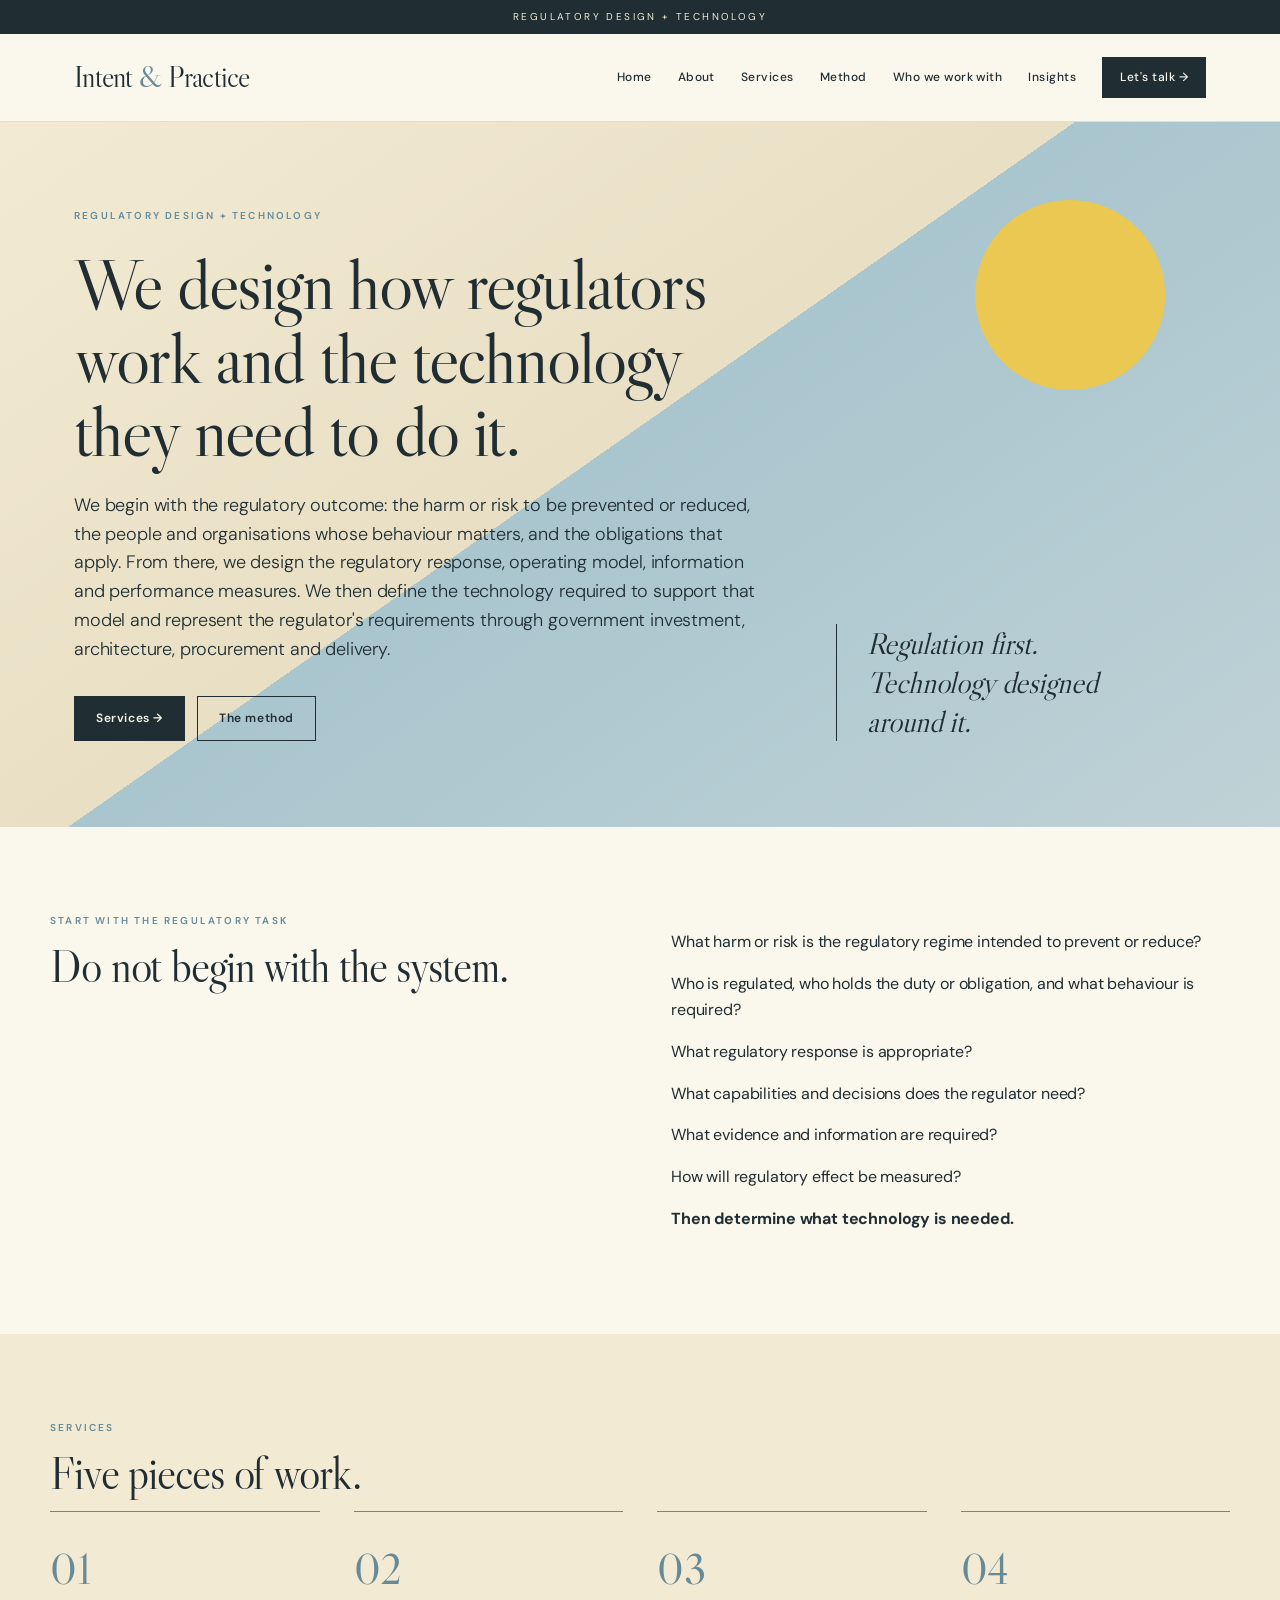
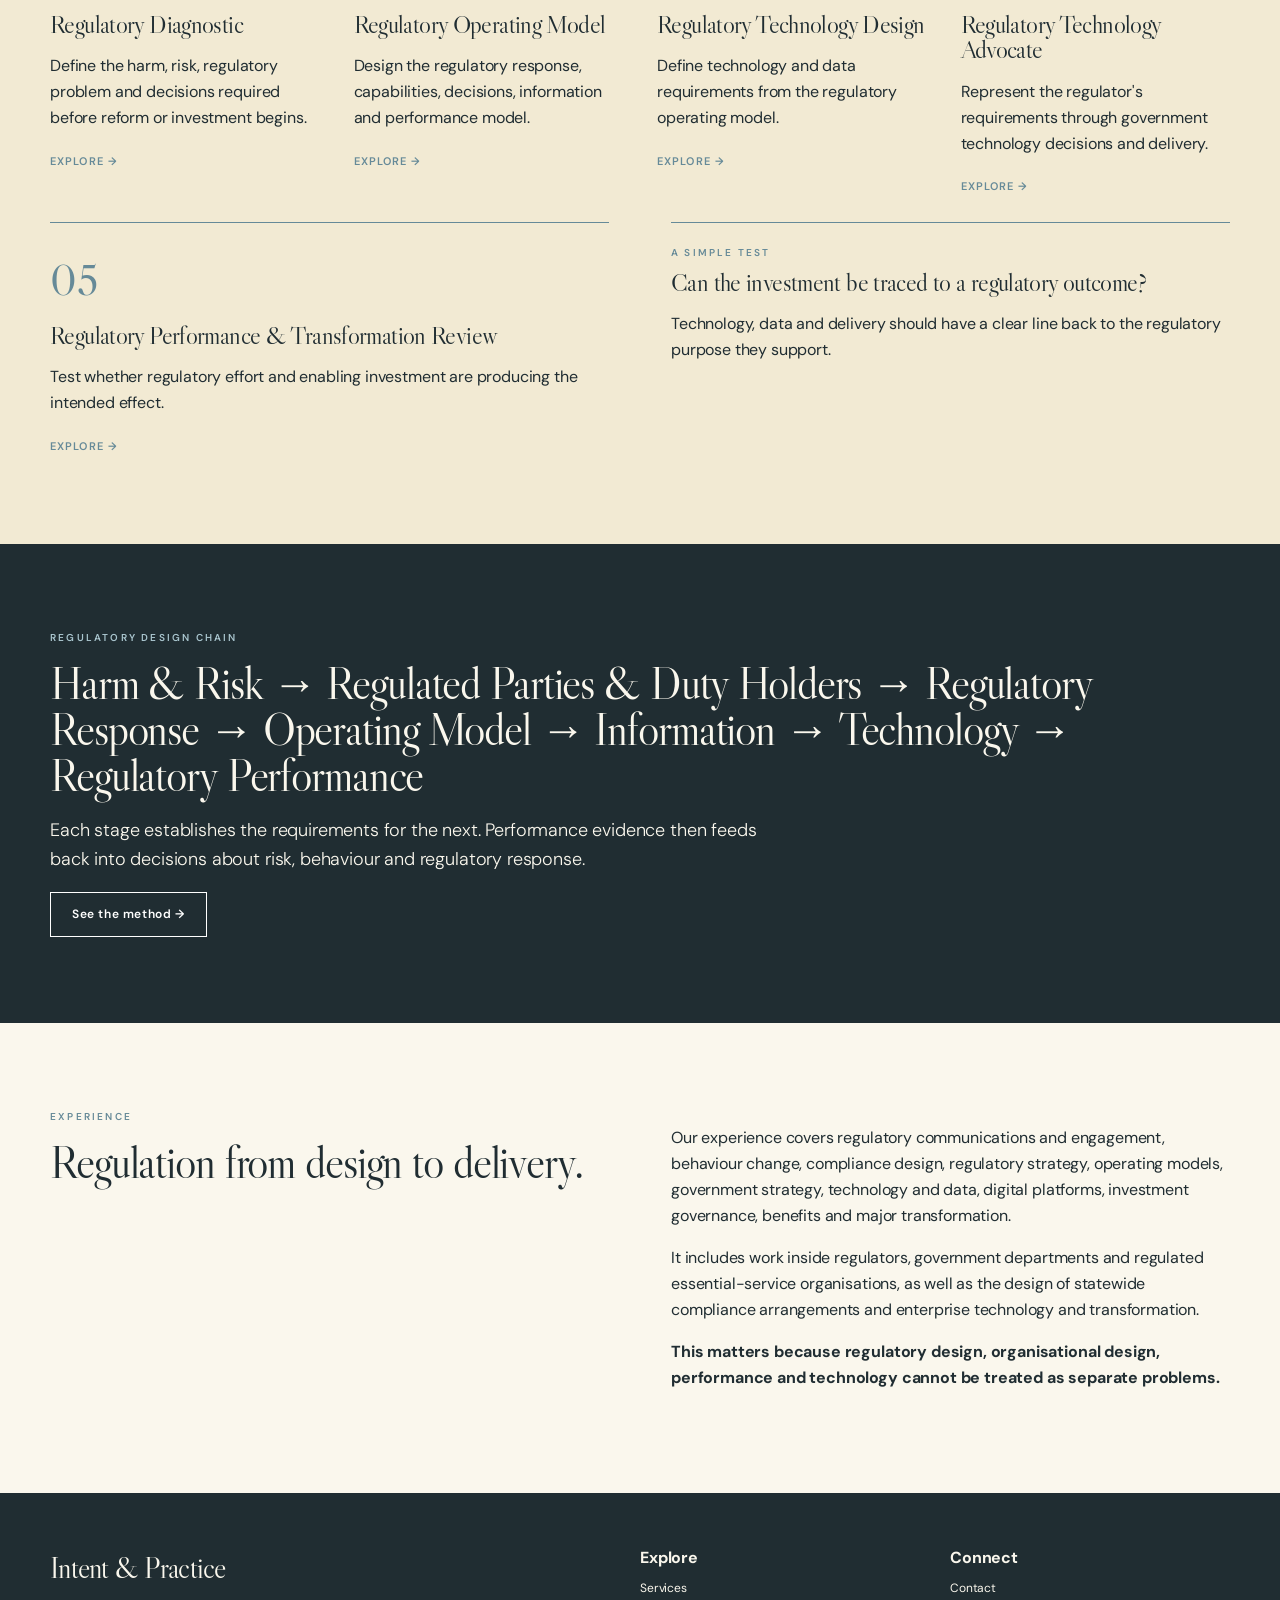
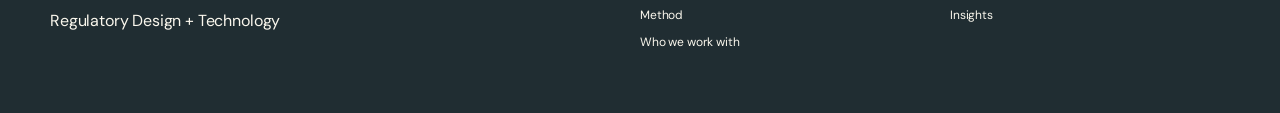
==== index.html @ af5b2ac9 "Rewrite site copy for regulatory design, performance and technology" ====
<!doctype html><html lang="en"><head><meta charset="utf-8"><meta name="viewport" content="width=device-width,initial-scale=1"><title>Intent & Practice | Regulatory Design + Technology</title><meta name="description" content="Regulatory design, operating models, performance and technology for government regulators."><link rel="stylesheet" href="styles.css"></head><body><div class="top">REGULATORY DESIGN + TECHNOLOGY</div><header class="nav"><div class="navin"><a class="brand" href="index.html">Intent <span>&</span> Practice</a><button class="mobile">Menu</button><nav><a href="index.html">Home</a><a href="about.html">About</a><a href="services.html">Services</a><a href="approach.html">Method</a><a href="sectors.html">Who we work with</a><a href="insights.html">Insights</a><a class="cta" href="contact.html">Let's talk →</a></nav></div></header><main><section class="hero"><div class="wrap"><div><div class="eyebrow">Regulatory Design + Technology</div><h1>We design how regulators work and the technology they need to do it.</h1><p class="lead">We begin with the regulatory outcome: the harm or risk to be prevented or reduced, the people and organisations whose behaviour matters, and the obligations that apply. From there, we design the regulatory response, operating model, information and performance measures. We then define the technology required to support that model and represent the regulator's requirements through government investment, architecture, procurement and delivery.</p><div class="buttons"><a class="button primary" href="services.html">Services →</a><a class="button" href="approach.html">The method</a></div></div><div class="hero-note">Regulation first.<br>Technology designed<br>around it.</div></div></section><section class="section"><div class="inner grid2"><div><div class="eyebrow">Start with the regulatory task</div><h2>Do not begin with the system.</h2></div><div><p>What harm or risk is the regulatory regime intended to prevent or reduce?</p><p>Who is regulated, who holds the duty or obligation, and what behaviour is required?</p><p>What regulatory response is appropriate?</p><p>What capabilities and decisions does the regulator need?</p><p>What evidence and information are required?</p><p>How will regulatory effect be measured?</p><p><b>Then determine what technology is needed.</b></p></div></div></section><section class="section alt"><div class="inner"><div class="eyebrow">Services</div><h2>Five pieces of work.</h2><div class="grid4"><article class="card"><div class="num">01</div><h3>Regulatory Diagnostic</h3><p>Define the harm, risk, regulatory problem and decisions required before reform or investment begins.</p><a href="services.html#diagnostic">Explore →</a></article><article class="card"><div class="num">02</div><h3>Regulatory Operating Model</h3><p>Design the regulatory response, capabilities, decisions, information and performance model.</p><a href="services.html#operating-model">Explore →</a></article><article class="card"><div class="num">03</div><h3>Regulatory Technology Design</h3><p>Define technology and data requirements from the regulatory operating model.</p><a href="services.html#technology-design">Explore →</a></article><article class="card"><div class="num">04</div><h3>Regulatory Technology Advocate</h3><p>Represent the regulator's requirements through government technology decisions and delivery.</p><a href="services.html#advocate">Explore →</a></article></div><div class="grid2" style="margin-top:24px"><article class="card"><div class="num">05</div><h3>Regulatory Performance & Transformation Review</h3><p>Test whether regulatory effort and enabling investment are producing the intended effect.</p><a href="services.html#review">Explore →</a></article><article class="card"><div class="eyebrow">A simple test</div><h3>Can the investment be traced to a regulatory outcome?</h3><p>Technology, data and delivery should have a clear line back to the regulatory purpose they support.</p></article></div></div></section><section class="section dark"><div class="inner"><div class="eyebrow" style="color:#a9c5ce">Regulatory Design Chain</div><h2>Harm & Risk → Regulated Parties & Duty Holders → Regulatory Response → Operating Model → Information → Technology → Regulatory Performance</h2><p class="lead">Each stage establishes the requirements for the next. Performance evidence then feeds back into decisions about risk, behaviour and regulatory response.</p><a class="button" style="color:white;border-color:white" href="approach.html">See the method →</a></div></section><section class="section"><div class="inner grid2"><div><div class="eyebrow">Experience</div><h2>Regulation from design to delivery.</h2></div><div><p>Our experience covers regulatory communications and engagement, behaviour change, compliance design, regulatory strategy, operating models, government strategy, technology and data, digital platforms, investment governance, benefits and major transformation.</p><p>It includes work inside regulators, government departments and regulated essential-service organisations, as well as the design of statewide compliance arrangements and enterprise technology and transformation.</p><p><b>This matters because regulatory design, organisational design, performance and technology cannot be treated as separate problems.</b></p></div></div></section></main><footer class="footer"><div class="footerin"><div><div class="brand">Intent & Practice</div><p>Regulatory Design + Technology</p></div><div><b>Explore</b><a href="services.html">Services</a><a href="approach.html">Method</a><a href="sectors.html">Who we work with</a></div><div><b>Connect</b><a href="contact.html">Contact</a><a href="insights.html">Insights</a></div></div></footer><script src="script.js"></script></body></html>
---- styles.css ----
@import url('https://fonts.googleapis.com/css2?family=DM+Sans:wght@300;400;500;600&family=Libre+Caslon+Display&display=swap');
:root{--ink:#202d32;--blue:#a9c5ce;--blue-deep:#668a98;--sun:#efc84a;--sand:#d7c89c;--cream:#f2ead3;--paper:#faf7ed;--white:#fffdf8;--line:#cfc8b4;--muted:#697377;--max:1180px}
*{box-sizing:border-box}html{scroll-behavior:smooth}body{margin:0;color:var(--ink);background:var(--paper);font-family:'DM Sans',Arial,sans-serif;font-weight:400;line-height:1.62;letter-spacing:-.01em}a{color:inherit}.top{background:var(--ink);color:var(--cream);text-align:center;padding:9px;font-size:10px;letter-spacing:.24em;text-transform:uppercase}.nav{position:sticky;top:0;z-index:20;background:rgba(250,247,237,.96);backdrop-filter:blur(12px);border-bottom:1px solid rgba(32,45,50,.12)}.navin{max-width:var(--max);margin:auto;padding:20px 24px;display:flex;align-items:center;gap:30px}.brand{font-family:'Libre Caslon Display',Georgia,serif;font-size:29px;text-decoration:none;margin-right:auto;letter-spacing:-.025em}.brand span{color:var(--blue-deep)}nav{display:flex;align-items:center;gap:26px}nav a{text-decoration:none;font-size:12px;font-weight:500;letter-spacing:.04em}nav a:hover{color:var(--blue-deep)}.cta{background:var(--ink);color:var(--paper)!important;padding:11px 18px;border-radius:0}.hero{background:linear-gradient(145deg,var(--cream) 0%,#e8dfc4 47%,var(--blue) 47%,#bfd2d6 100%);min-height:590px;display:flex;align-items:center;position:relative;overflow:hidden}.hero:after{content:'';position:absolute;width:190px;height:190px;border-radius:50%;background:var(--sun);right:9%;top:11%;opacity:.94}.wrap{max-width:var(--max);margin:auto;padding:86px 24px}.hero .wrap{position:relative;z-index:2;width:100%;display:grid;grid-template-columns:1.3fr .7fr;gap:76px}.eyebrow{text-transform:uppercase;letter-spacing:.22em;font-size:10px;font-weight:600;color:var(--blue-deep)}h1,h2,h3{font-family:'Libre Caslon Display',Georgia,serif;font-weight:400;line-height:1.02;margin:.32em 0;letter-spacing:-.025em}h1{font-size:72px;max-width:800px}h2{font-size:45px}h3{font-size:25px}.lead{font-size:18px;font-weight:300;max-width:720px;line-height:1.6}.buttons{display:flex;gap:12px;margin-top:32px}.button{display:inline-block;text-decoration:none;border:1px solid var(--ink);padding:12px 21px;border-radius:0;font-size:12px;font-weight:600;letter-spacing:.05em}.button.primary{background:var(--ink);color:var(--paper)}.hero-note{align-self:end;border-left:1px solid var(--ink);padding-left:30px;font-family:'Libre Caslon Display',Georgia,serif;font-size:30px;font-style:italic;line-height:1.3}.section{padding:86px 24px}.section.alt{background:var(--cream)}.section.dark{background:var(--ink);color:var(--paper)}.inner{max-width:var(--max);margin:auto}.grid4{display:grid;grid-template-columns:repeat(4,1fr);gap:34px}.grid3{display:grid;grid-template-columns:repeat(3,1fr);gap:34px}.grid2{display:grid;grid-template-columns:repeat(2,1fr);gap:62px}.card{border-top:1px solid var(--blue-deep);padding-top:22px}.card a{font-size:11px;font-weight:600;letter-spacing:.1em;text-transform:uppercase;text-decoration:none;color:var(--blue-deep)}.num{font-family:'Libre Caslon Display',Georgia,serif;font-size:43px;color:var(--blue-deep)}.method{display:grid;grid-template-columns:repeat(4,1fr);gap:10px;margin-top:36px}.step{padding:24px;border:1px solid var(--line);background:var(--white)}.dark .step{background:transparent;border-color:#647176}.pagehead{background:linear-gradient(110deg,var(--cream),#e6dcc0 70%,var(--blue));padding:84px 24px;position:relative;overflow:hidden}.pagehead:after{content:'';position:absolute;width:110px;height:110px;border-radius:50%;background:var(--sun);right:8%;top:22%}.pagehead .inner{max-width:900px;margin:auto;position:relative;z-index:2}.pagehead h1{font-size:57px}.prose{max-width:850px}.price{font-family:'Libre Caslon Display',Georgia,serif;font-size:27px;color:var(--blue-deep)}.tag{display:inline-block;background:#e0e8e5;padding:5px 9px;margin:3px;font-size:11px}.footer{background:var(--ink);color:var(--paper);padding:52px 24px}.footerin{max-width:var(--max);margin:auto;display:grid;grid-template-columns:2fr 1fr 1fr;gap:30px}.footer a{color:var(--paper);text-decoration:none;display:block;margin:8px 0;font-size:12px}.small{font-size:12px;color:var(--muted)}.dark .small{color:#ccd1cf}.mobile{display:none;background:none;border:1px solid var(--ink);padding:8px 12px;font-family:inherit}
@media(max-width:850px){.navin{flex-wrap:wrap}.mobile{display:block;margin-left:auto}.navin nav{width:100%;display:none}.navin nav.open{display:flex;flex-direction:column;align-items:flex-start;gap:14px}.hero .wrap,.grid4,.grid3,.grid2,.method,.footerin{grid-template-columns:1fr}.hero{min-height:auto}.hero:after{width:110px;height:110px;right:-25px}.hero-note{display:none}h1{font-size:48px}h2{font-size:36px}.pagehead h1{font-size:44px}.pagehead:after{opacity:.5}.section,.wrap{padding-top:55px;padding-bottom:55px}}
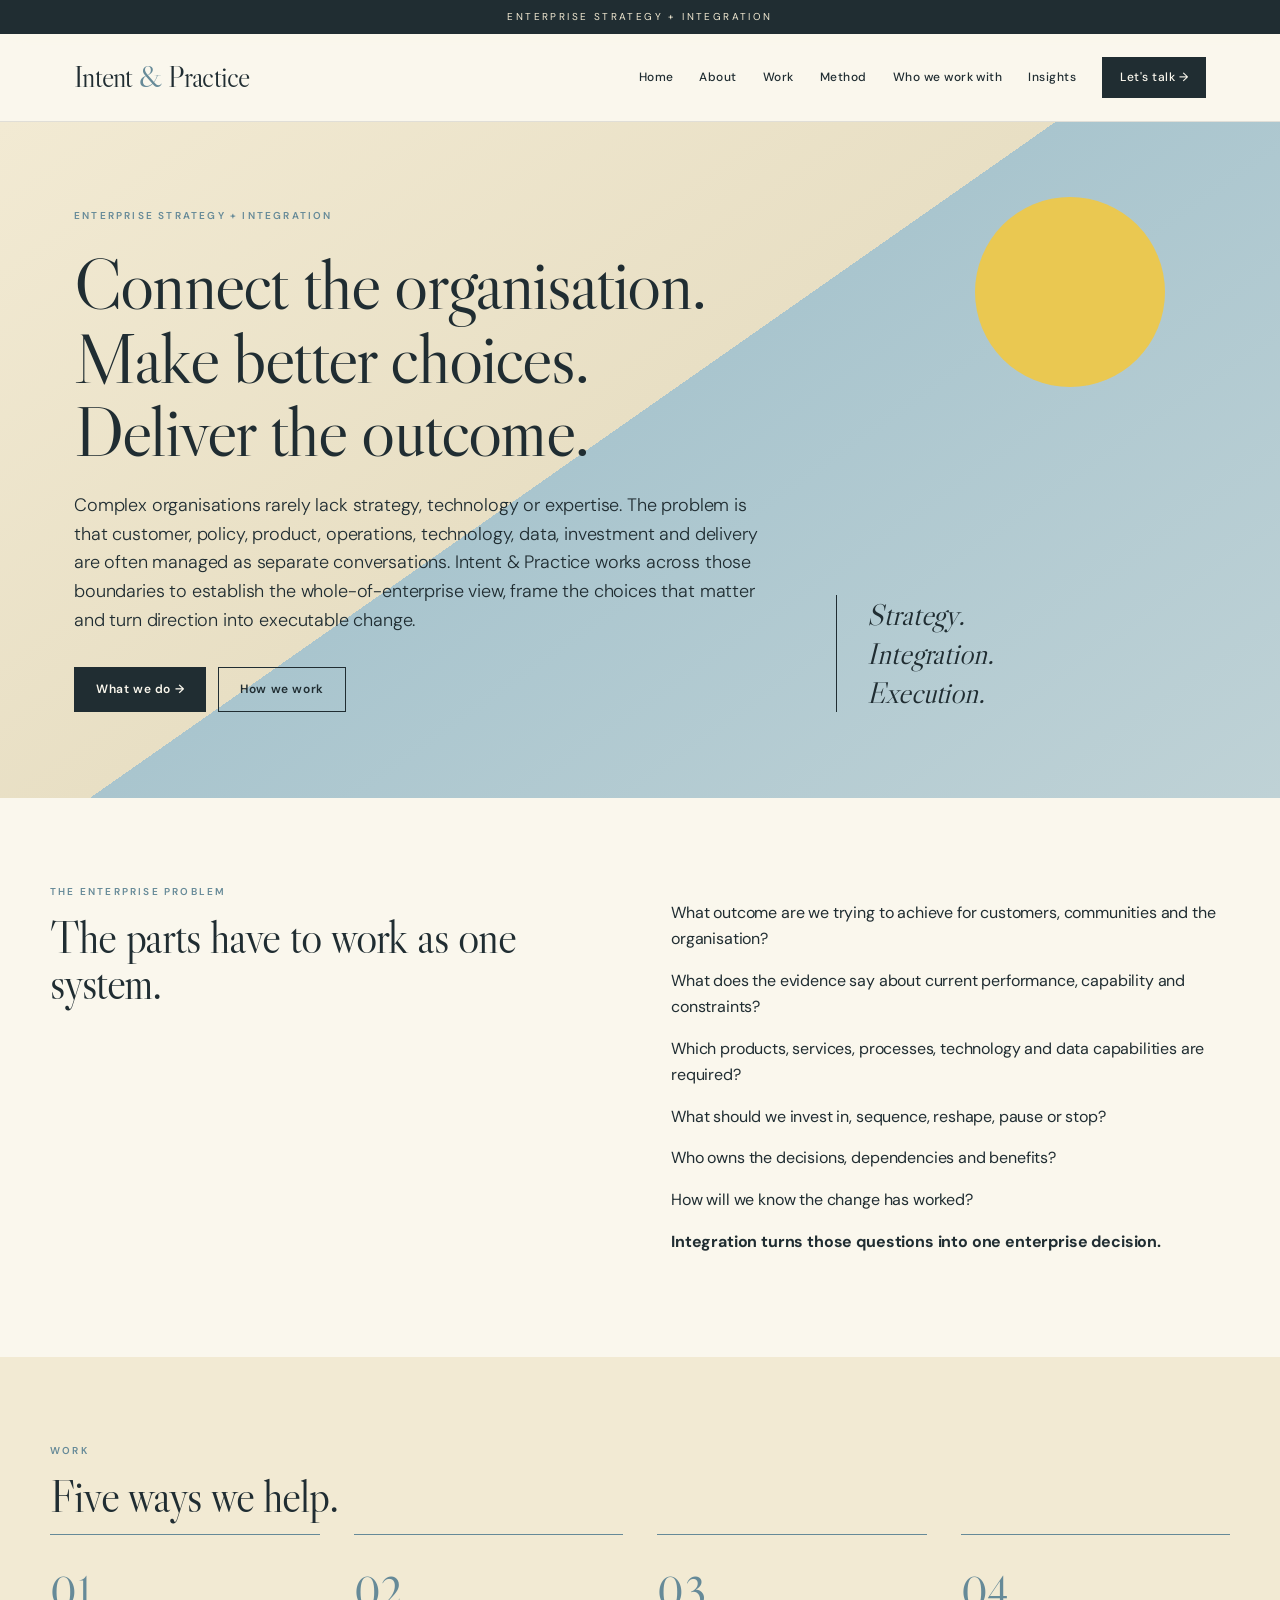
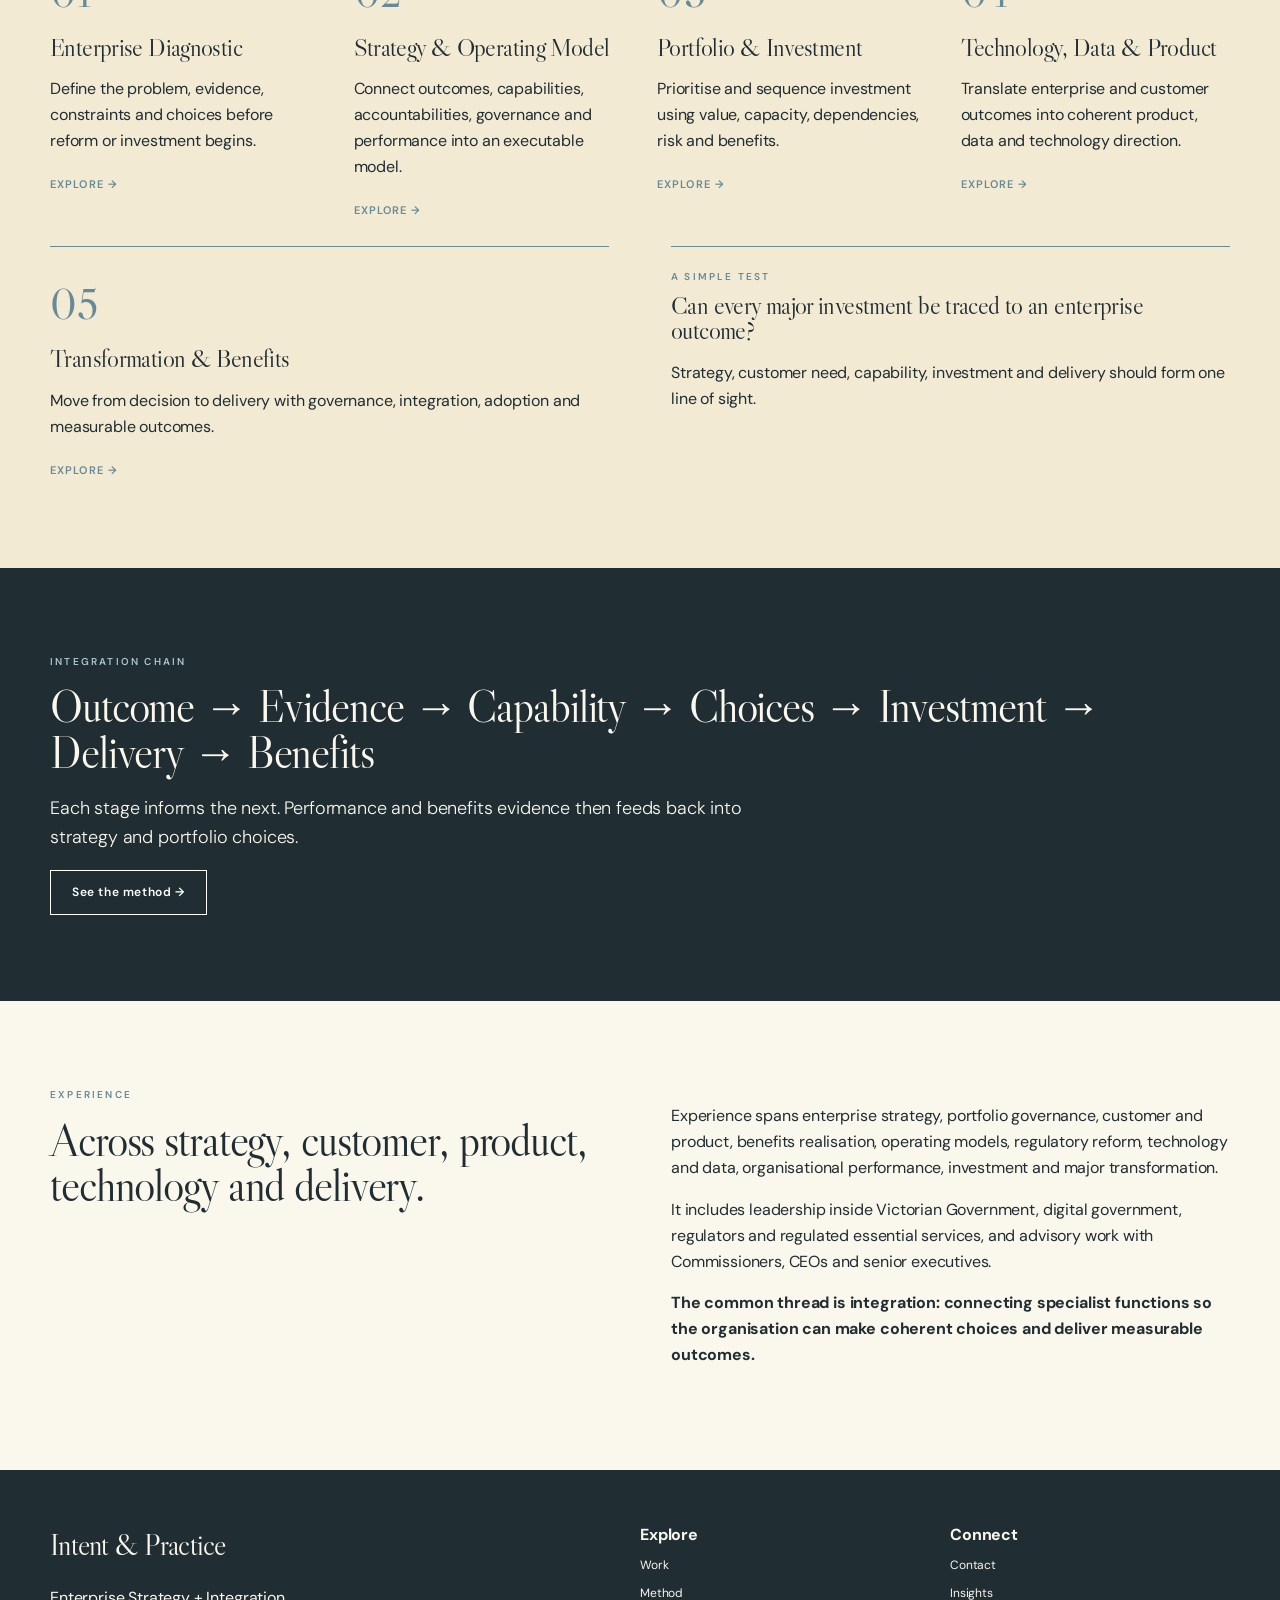
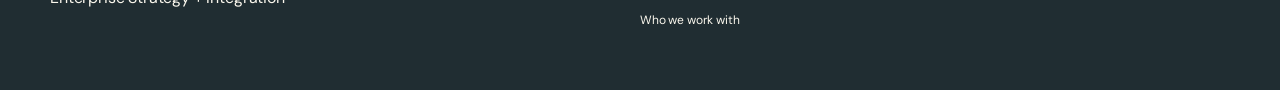
==== commit e9170069: "Reposition site around enterprise strategy and integration" ====
--- a/index.html
+++ b/index.html
@@ -1 +1 @@
-<!doctype html><html lang="en"><head><meta charset="utf-8"><meta name="viewport" content="width=device-width,initial-scale=1"><title>Intent & Practice | Regulatory Design + Technology</title><meta name="description" content="Regulatory design, operating models, performance and technology for government regulators."><link rel="stylesheet" href="styles.css"></head><body><div class="top">REGULATORY DESIGN + TECHNOLOGY</div><header class="nav"><div class="navin"><a class="brand" href="index.html">Intent <span>&</span> Practice</a><button class="mobile">Menu</button><nav><a href="index.html">Home</a><a href="about.html">About</a><a href="services.html">Services</a><a href="approach.html">Method</a><a href="sectors.html">Who we work with</a><a href="insights.html">Insights</a><a class="cta" href="contact.html">Let's talk →</a></nav></div></header><main><section class="hero"><div class="wrap"><div><div class="eyebrow">Regulatory Design + Technology</div><h1>We design how regulators work and the technology they need to do it.</h1><p class="lead">We begin with the regulatory outcome: the harm or risk to be prevented or reduced, the people and organisations whose behaviour matters, and the obligations that apply. From there, we design the regulatory response, operating model, information and performance measures. We then define the technology required to support that model and represent the regulator's requirements through government investment, architecture, procurement and delivery.</p><div class="buttons"><a class="button primary" href="services.html">Services →</a><a class="button" href="approach.html">The method</a></div></div><div class="hero-note">Regulation first.<br>Technology designed<br>around it.</div></div></section><section class="section"><div class="inner grid2"><div><div class="eyebrow">Start with the regulatory task</div><h2>Do not begin with the system.</h2></div><div><p>What harm or risk is the regulatory regime intended to prevent or reduce?</p><p>Who is regulated, who holds the duty or obligation, and what behaviour is required?</p><p>What regulatory response is appropriate?</p><p>What capabilities and decisions does the regulator need?</p><p>What evidence and information are required?</p><p>How will regulatory effect be measured?</p><p><b>Then determine what technology is needed.</b></p></div></div></section><section class="section alt"><div class="inner"><div class="eyebrow">Services</div><h2>Five pieces of work.</h2><div class="grid4"><article class="card"><div class="num">01</div><h3>Regulatory Diagnostic</h3><p>Define the harm, risk, regulatory problem and decisions required before reform or investment begins.</p><a href="services.html#diagnostic">Explore →</a></article><article class="card"><div class="num">02</div><h3>Regulatory Operating Model</h3><p>Design the regulatory response, capabilities, decisions, information and performance model.</p><a href="services.html#operating-model">Explore →</a></article><article class="card"><div class="num">03</div><h3>Regulatory Technology Design</h3><p>Define technology and data requirements from the regulatory operating model.</p><a href="services.html#technology-design">Explore →</a></article><article class="card"><div class="num">04</div><h3>Regulatory Technology Advocate</h3><p>Represent the regulator's requirements through government technology decisions and delivery.</p><a href="services.html#advocate">Explore →</a></article></div><div class="grid2" style="margin-top:24px"><article class="card"><div class="num">05</div><h3>Regulatory Performance & Transformation Review</h3><p>Test whether regulatory effort and enabling investment are producing the intended effect.</p><a href="services.html#review">Explore →</a></article><article class="card"><div class="eyebrow">A simple test</div><h3>Can the investment be traced to a regulatory outcome?</h3><p>Technology, data and delivery should have a clear line back to the regulatory purpose they support.</p></article></div></div></section><section class="section dark"><div class="inner"><div class="eyebrow" style="color:#a9c5ce">Regulatory Design Chain</div><h2>Harm & Risk → Regulated Parties & Duty Holders → Regulatory Response → Operating Model → Information → Technology → Regulatory Performance</h2><p class="lead">Each stage establishes the requirements for the next. Performance evidence then feeds back into decisions about risk, behaviour and regulatory response.</p><a class="button" style="color:white;border-color:white" href="approach.html">See the method →</a></div></section><section class="section"><div class="inner grid2"><div><div class="eyebrow">Experience</div><h2>Regulation from design to delivery.</h2></div><div><p>Our experience covers regulatory communications and engagement, behaviour change, compliance design, regulatory strategy, operating models, government strategy, technology and data, digital platforms, investment governance, benefits and major transformation.</p><p>It includes work inside regulators, government departments and regulated essential-service organisations, as well as the design of statewide compliance arrangements and enterprise technology and transformation.</p><p><b>This matters because regulatory design, organisational design, performance and technology cannot be treated as separate problems.</b></p></div></div></section></main><footer class="footer"><div class="footerin"><div><div class="brand">Intent & Practice</div><p>Regulatory Design + Technology</p></div><div><b>Explore</b><a href="services.html">Services</a><a href="approach.html">Method</a><a href="sectors.html">Who we work with</a></div><div><b>Connect</b><a href="contact.html">Contact</a><a href="insights.html">Insights</a></div></div></footer><script src="script.js"></script></body></html>+<!doctype html><html lang="en"><head><meta charset="utf-8"><meta name="viewport" content="width=device-width,initial-scale=1"><title>Intent & Practice | Enterprise Strategy + Integration</title><meta name="description" content="Enterprise strategy and integration for government, regulators and complex organisations. Connecting customer, product, technology, investment and delivery."><link rel="stylesheet" href="styles.css"></head><body><div class="top">ENTERPRISE STRATEGY + INTEGRATION</div><header class="nav"><div class="navin"><a class="brand" href="index.html">Intent <span>&</span> Practice</a><button class="mobile">Menu</button><nav><a href="index.html">Home</a><a href="about.html">About</a><a href="services.html">Work</a><a href="approach.html">Method</a><a href="sectors.html">Who we work with</a><a href="insights.html">Insights</a><a class="cta" href="contact.html">Let's talk →</a></nav></div></header><main><section class="hero"><div class="wrap"><div><div class="eyebrow">Enterprise Strategy + Integration</div><h1>Connect the organisation. Make better choices. Deliver the outcome.</h1><p class="lead">Complex organisations rarely lack strategy, technology or expertise. The problem is that customer, policy, product, operations, technology, data, investment and delivery are often managed as separate conversations. Intent & Practice works across those boundaries to establish the whole-of-enterprise view, frame the choices that matter and turn direction into executable change.</p><div class="buttons"><a class="button primary" href="services.html">What we do →</a><a class="button" href="approach.html">How we work</a></div></div><div class="hero-note">Strategy.<br>Integration.<br>Execution.</div></div></section><section class="section"><div class="inner grid2"><div><div class="eyebrow">The enterprise problem</div><h2>The parts have to work as one system.</h2></div><div><p>What outcome are we trying to achieve for customers, communities and the organisation?</p><p>What does the evidence say about current performance, capability and constraints?</p><p>Which products, services, processes, technology and data capabilities are required?</p><p>What should we invest in, sequence, reshape, pause or stop?</p><p>Who owns the decisions, dependencies and benefits?</p><p>How will we know the change has worked?</p><p><b>Integration turns those questions into one enterprise decision.</b></p></div></div></section><section class="section alt"><div class="inner"><div class="eyebrow">Work</div><h2>Five ways we help.</h2><div class="grid4"><article class="card"><div class="num">01</div><h3>Enterprise Diagnostic</h3><p>Define the problem, evidence, constraints and choices before reform or investment begins.</p><a href="services.html#diagnostic">Explore →</a></article><article class="card"><div class="num">02</div><h3>Strategy & Operating Model</h3><p>Connect outcomes, capabilities, accountabilities, governance and performance into an executable model.</p><a href="services.html#operating-model">Explore →</a></article><article class="card"><div class="num">03</div><h3>Portfolio & Investment</h3><p>Prioritise and sequence investment using value, capacity, dependencies, risk and benefits.</p><a href="services.html#portfolio">Explore →</a></article><article class="card"><div class="num">04</div><h3>Technology, Data & Product</h3><p>Translate enterprise and customer outcomes into coherent product, data and technology direction.</p><a href="services.html#technology">Explore →</a></article></div><div class="grid2" style="margin-top:24px"><article class="card"><div class="num">05</div><h3>Transformation & Benefits</h3><p>Move from decision to delivery with governance, integration, adoption and measurable outcomes.</p><a href="services.html#transformation">Explore →</a></article><article class="card"><div class="eyebrow">A simple test</div><h3>Can every major investment be traced to an enterprise outcome?</h3><p>Strategy, customer need, capability, investment and delivery should form one line of sight.</p></article></div></div></section><section class="section dark"><div class="inner"><div class="eyebrow" style="color:#a9c5ce">Integration Chain</div><h2>Outcome → Evidence → Capability → Choices → Investment → Delivery → Benefits</h2><p class="lead">Each stage informs the next. Performance and benefits evidence then feeds back into strategy and portfolio choices.</p><a class="button" style="color:white;border-color:white" href="approach.html">See the method →</a></div></section><section class="section"><div class="inner grid2"><div><div class="eyebrow">Experience</div><h2>Across strategy, customer, product, technology and delivery.</h2></div><div><p>Experience spans enterprise strategy, portfolio governance, customer and product, benefits realisation, operating models, regulatory reform, technology and data, organisational performance, investment and major transformation.</p><p>It includes leadership inside Victorian Government, digital government, regulators and regulated essential services, and advisory work with Commissioners, CEOs and senior executives.</p><p><b>The common thread is integration: connecting specialist functions so the organisation can make coherent choices and deliver measurable outcomes.</b></p></div></div></section></main><footer class="footer"><div class="footerin"><div><div class="brand">Intent & Practice</div><p>Enterprise Strategy + Integration</p></div><div><b>Explore</b><a href="services.html">Work</a><a href="approach.html">Method</a><a href="sectors.html">Who we work with</a></div><div><b>Connect</b><a href="contact.html">Contact</a><a href="insights.html">Insights</a></div></div></footer><script src="script.js"></script></body></html>
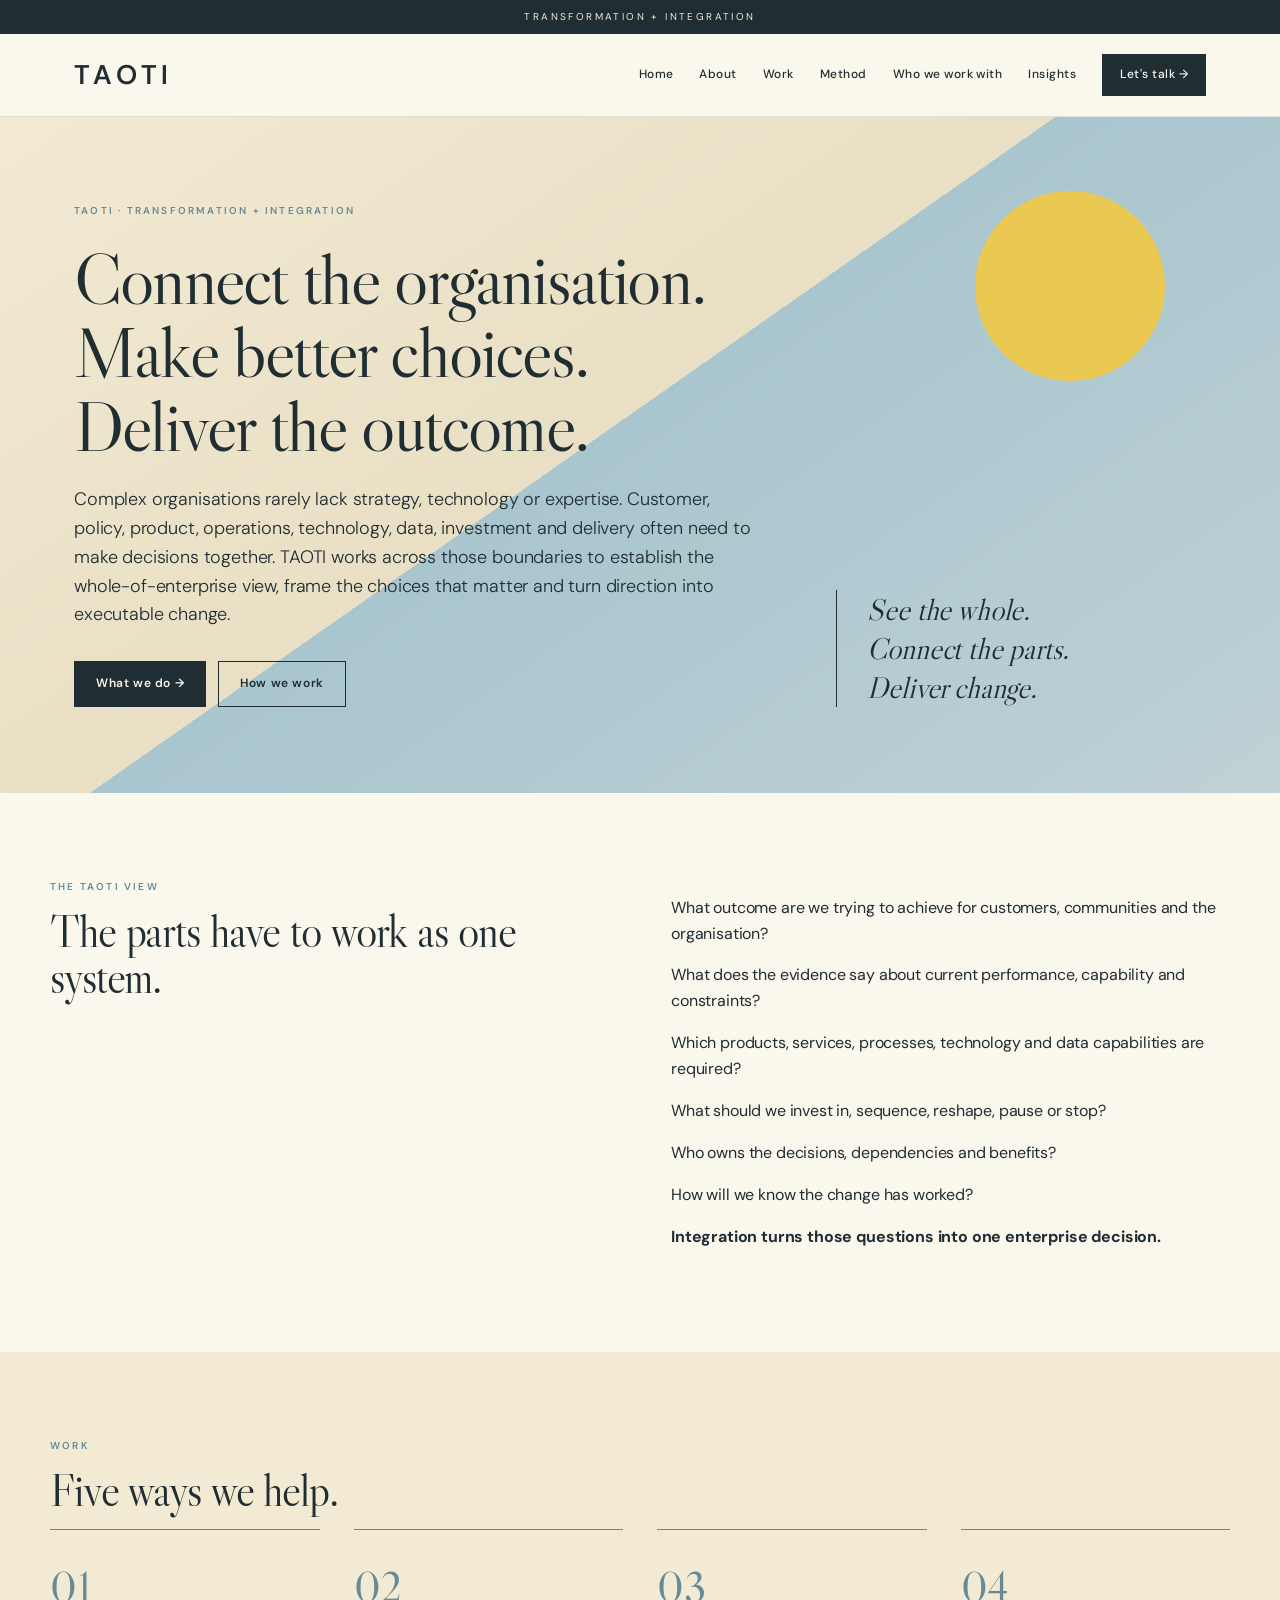
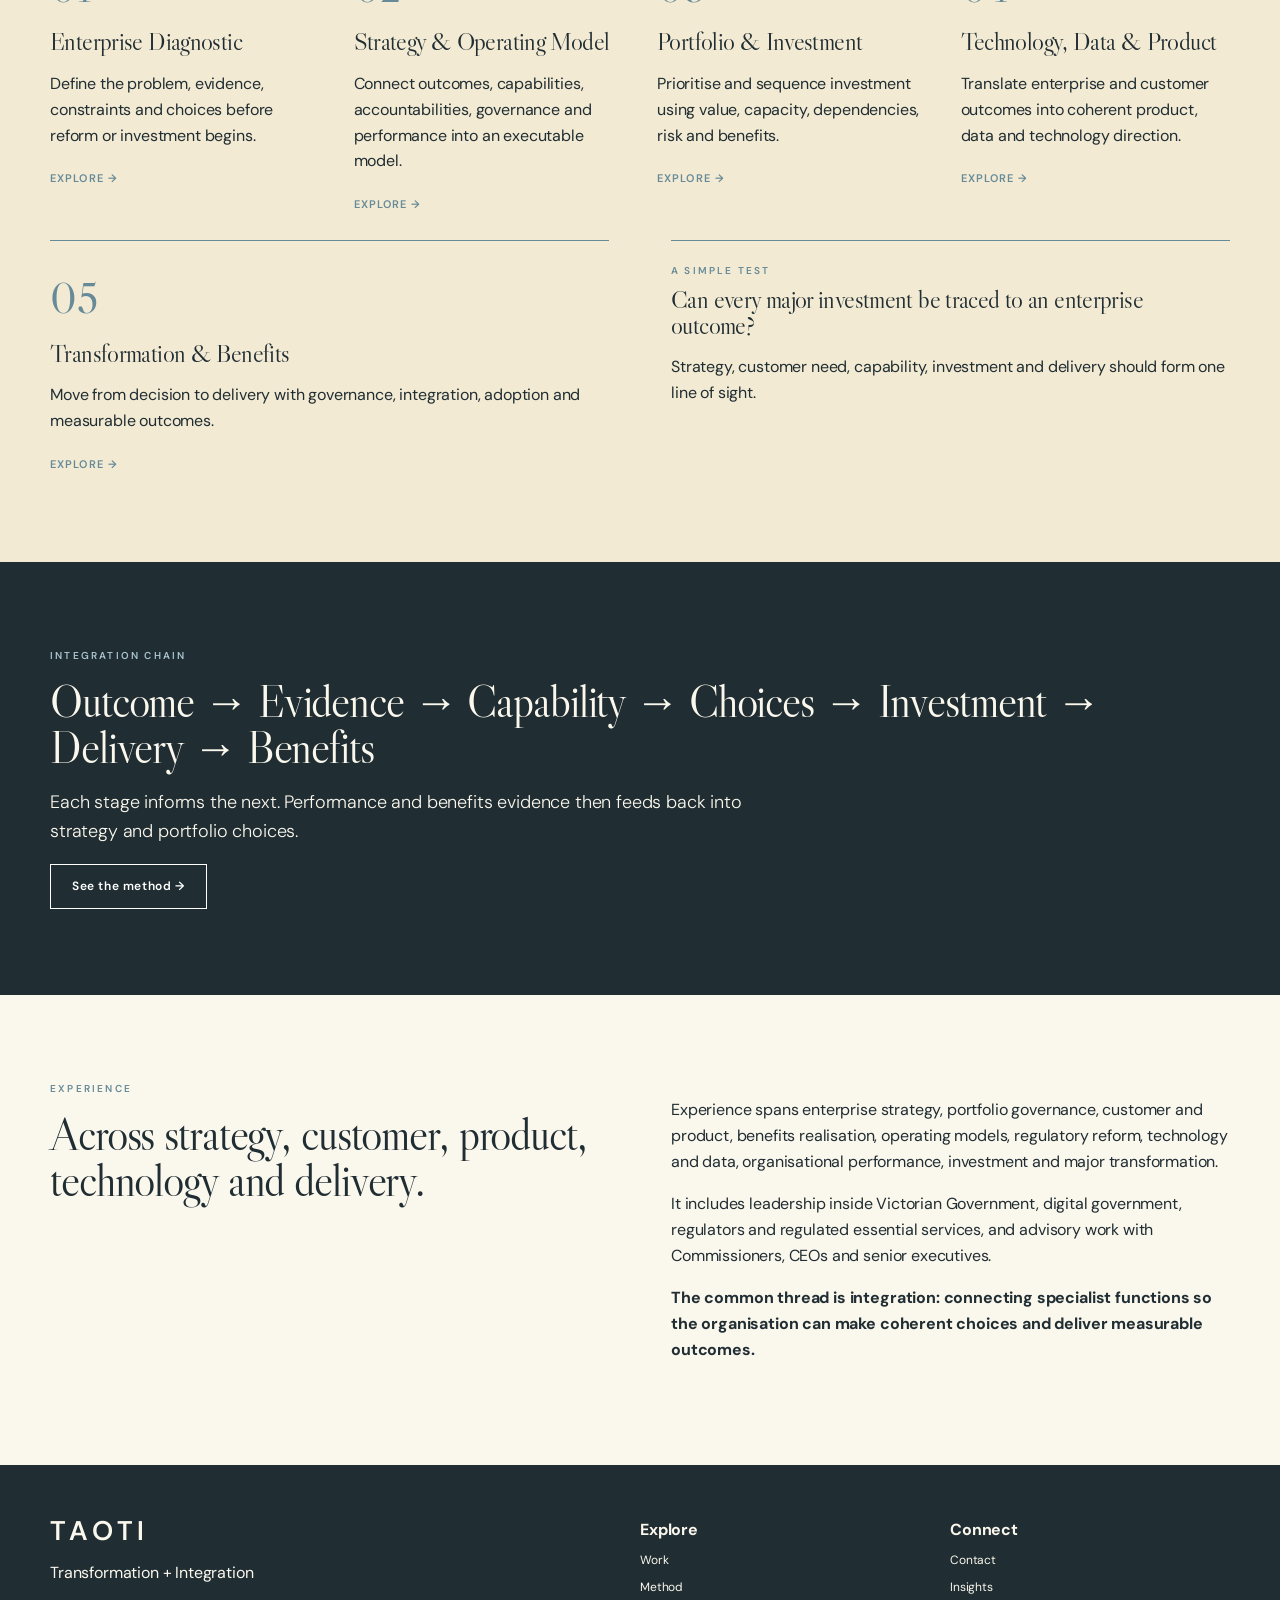
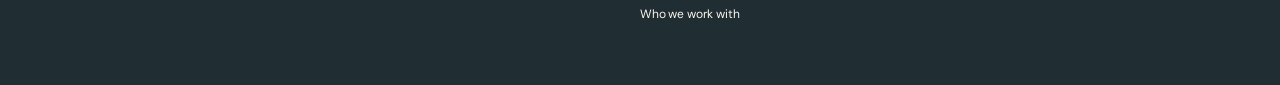
==== commit 24c0cdc9: "Rebrand advisory site as TAOTI" ====
--- a/index.html
+++ b/index.html
@@ -1 +1 @@
-<!doctype html><html lang="en"><head><meta charset="utf-8"><meta name="viewport" content="width=device-width,initial-scale=1"><title>Intent & Practice | Enterprise Strategy + Integration</title><meta name="description" content="Enterprise strategy and integration for government, regulators and complex organisations. Connecting customer, product, technology, investment and delivery."><link rel="stylesheet" href="styles.css"></head><body><div class="top">ENTERPRISE STRATEGY + INTEGRATION</div><header class="nav"><div class="navin"><a class="brand" href="index.html">Intent <span>&</span> Practice</a><button class="mobile">Menu</button><nav><a href="index.html">Home</a><a href="about.html">About</a><a href="services.html">Work</a><a href="approach.html">Method</a><a href="sectors.html">Who we work with</a><a href="insights.html">Insights</a><a class="cta" href="contact.html">Let's talk →</a></nav></div></header><main><section class="hero"><div class="wrap"><div><div class="eyebrow">Enterprise Strategy + Integration</div><h1>Connect the organisation. Make better choices. Deliver the outcome.</h1><p class="lead">Complex organisations rarely lack strategy, technology or expertise. The problem is that customer, policy, product, operations, technology, data, investment and delivery are often managed as separate conversations. Intent & Practice works across those boundaries to establish the whole-of-enterprise view, frame the choices that matter and turn direction into executable change.</p><div class="buttons"><a class="button primary" href="services.html">What we do →</a><a class="button" href="approach.html">How we work</a></div></div><div class="hero-note">Strategy.<br>Integration.<br>Execution.</div></div></section><section class="section"><div class="inner grid2"><div><div class="eyebrow">The enterprise problem</div><h2>The parts have to work as one system.</h2></div><div><p>What outcome are we trying to achieve for customers, communities and the organisation?</p><p>What does the evidence say about current performance, capability and constraints?</p><p>Which products, services, processes, technology and data capabilities are required?</p><p>What should we invest in, sequence, reshape, pause or stop?</p><p>Who owns the decisions, dependencies and benefits?</p><p>How will we know the change has worked?</p><p><b>Integration turns those questions into one enterprise decision.</b></p></div></div></section><section class="section alt"><div class="inner"><div class="eyebrow">Work</div><h2>Five ways we help.</h2><div class="grid4"><article class="card"><div class="num">01</div><h3>Enterprise Diagnostic</h3><p>Define the problem, evidence, constraints and choices before reform or investment begins.</p><a href="services.html#diagnostic">Explore →</a></article><article class="card"><div class="num">02</div><h3>Strategy & Operating Model</h3><p>Connect outcomes, capabilities, accountabilities, governance and performance into an executable model.</p><a href="services.html#operating-model">Explore →</a></article><article class="card"><div class="num">03</div><h3>Portfolio & Investment</h3><p>Prioritise and sequence investment using value, capacity, dependencies, risk and benefits.</p><a href="services.html#portfolio">Explore →</a></article><article class="card"><div class="num">04</div><h3>Technology, Data & Product</h3><p>Translate enterprise and customer outcomes into coherent product, data and technology direction.</p><a href="services.html#technology">Explore →</a></article></div><div class="grid2" style="margin-top:24px"><article class="card"><div class="num">05</div><h3>Transformation & Benefits</h3><p>Move from decision to delivery with governance, integration, adoption and measurable outcomes.</p><a href="services.html#transformation">Explore →</a></article><article class="card"><div class="eyebrow">A simple test</div><h3>Can every major investment be traced to an enterprise outcome?</h3><p>Strategy, customer need, capability, investment and delivery should form one line of sight.</p></article></div></div></section><section class="section dark"><div class="inner"><div class="eyebrow" style="color:#a9c5ce">Integration Chain</div><h2>Outcome → Evidence → Capability → Choices → Investment → Delivery → Benefits</h2><p class="lead">Each stage informs the next. Performance and benefits evidence then feeds back into strategy and portfolio choices.</p><a class="button" style="color:white;border-color:white" href="approach.html">See the method →</a></div></section><section class="section"><div class="inner grid2"><div><div class="eyebrow">Experience</div><h2>Across strategy, customer, product, technology and delivery.</h2></div><div><p>Experience spans enterprise strategy, portfolio governance, customer and product, benefits realisation, operating models, regulatory reform, technology and data, organisational performance, investment and major transformation.</p><p>It includes leadership inside Victorian Government, digital government, regulators and regulated essential services, and advisory work with Commissioners, CEOs and senior executives.</p><p><b>The common thread is integration: connecting specialist functions so the organisation can make coherent choices and deliver measurable outcomes.</b></p></div></div></section></main><footer class="footer"><div class="footerin"><div><div class="brand">Intent & Practice</div><p>Enterprise Strategy + Integration</p></div><div><b>Explore</b><a href="services.html">Work</a><a href="approach.html">Method</a><a href="sectors.html">Who we work with</a></div><div><b>Connect</b><a href="contact.html">Contact</a><a href="insights.html">Insights</a></div></div></footer><script src="script.js"></script></body></html>+<!doctype html><html lang="en"><head><meta charset="utf-8"><meta name="viewport" content="width=device-width,initial-scale=1"><title>TAOTI | Transformation + Integration Advisory</title><meta name="description" content="Enterprise strategy and integration for government, regulators and complex organisations. Connecting customer, product, technology, investment and delivery."><link rel="icon" type="image/svg+xml" href="favicon.svg"><link rel="stylesheet" href="styles.css"></head><body><div class="top">TRANSFORMATION + INTEGRATION</div><header class="nav"><div class="navin"><a class="brand" href="index.html">TAOTI</a><button class="mobile" aria-label="Toggle navigation" aria-expanded="false" aria-controls="site-nav">Menu</button><nav id="site-nav"><a href="index.html">Home</a><a href="about.html">About</a><a href="services.html">Work</a><a href="approach.html">Method</a><a href="sectors.html">Who we work with</a><a href="insights.html">Insights</a><a class="cta" href="contact.html">Let's talk →</a></nav></div></header><main><section class="hero"><div class="wrap"><div><div class="eyebrow">TAOTI · Transformation + Integration</div><h1>Connect the organisation. Make better choices. Deliver the outcome.</h1><p class="lead">Complex organisations rarely lack strategy, technology or expertise. Customer, policy, product, operations, technology, data, investment and delivery often need to make decisions together. TAOTI works across those boundaries to establish the whole-of-enterprise view, frame the choices that matter and turn direction into executable change.</p><div class="buttons"><a class="button primary" href="services.html">What we do →</a><a class="button" href="approach.html">How we work</a></div></div><div class="hero-note">See the whole.<br>Connect the parts.<br>Deliver change.</div></div></section><section class="section"><div class="inner grid2"><div><div class="eyebrow">The TAOTI view</div><h2>The parts have to work as one system.</h2></div><div><p>What outcome are we trying to achieve for customers, communities and the organisation?</p><p>What does the evidence say about current performance, capability and constraints?</p><p>Which products, services, processes, technology and data capabilities are required?</p><p>What should we invest in, sequence, reshape, pause or stop?</p><p>Who owns the decisions, dependencies and benefits?</p><p>How will we know the change has worked?</p><p><b>Integration turns those questions into one enterprise decision.</b></p></div></div></section><section class="section alt"><div class="inner"><div class="eyebrow">Work</div><h2>Five ways we help.</h2><div class="grid4"><article class="card"><div class="num">01</div><h3>Enterprise Diagnostic</h3><p>Define the problem, evidence, constraints and choices before reform or investment begins.</p><a href="services.html#diagnostic">Explore →</a></article><article class="card"><div class="num">02</div><h3>Strategy & Operating Model</h3><p>Connect outcomes, capabilities, accountabilities, governance and performance into an executable model.</p><a href="services.html#operating-model">Explore →</a></article><article class="card"><div class="num">03</div><h3>Portfolio & Investment</h3><p>Prioritise and sequence investment using value, capacity, dependencies, risk and benefits.</p><a href="services.html#portfolio">Explore →</a></article><article class="card"><div class="num">04</div><h3>Technology, Data & Product</h3><p>Translate enterprise and customer outcomes into coherent product, data and technology direction.</p><a href="services.html#technology">Explore →</a></article></div><div class="grid2" style="margin-top:24px"><article class="card"><div class="num">05</div><h3>Transformation & Benefits</h3><p>Move from decision to delivery with governance, integration, adoption and measurable outcomes.</p><a href="services.html#transformation">Explore →</a></article><article class="card"><div class="eyebrow">A simple test</div><h3>Can every major investment be traced to an enterprise outcome?</h3><p>Strategy, customer need, capability, investment and delivery should form one line of sight.</p></article></div></div></section><section class="section dark"><div class="inner"><div class="eyebrow" style="color:#a9c5ce">Integration Chain</div><h2>Outcome → Evidence → Capability → Choices → Investment → Delivery → Benefits</h2><p class="lead">Each stage informs the next. Performance and benefits evidence then feeds back into strategy and portfolio choices.</p><a class="button" style="color:white;border-color:white" href="approach.html">See the method →</a></div></section><section class="section"><div class="inner grid2"><div><div class="eyebrow">Experience</div><h2>Across strategy, customer, product, technology and delivery.</h2></div><div><p>Experience spans enterprise strategy, portfolio governance, customer and product, benefits realisation, operating models, regulatory reform, technology and data, organisational performance, investment and major transformation.</p><p>It includes leadership inside Victorian Government, digital government, regulators and regulated essential services, and advisory work with Commissioners, CEOs and senior executives.</p><p><b>The common thread is integration: connecting specialist functions so the organisation can make coherent choices and deliver measurable outcomes.</b></p></div></div></section></main><footer class="footer"><div class="footerin"><div><div class="brand">TAOTI</div><p>Transformation + Integration</p></div><div><b>Explore</b><a href="services.html">Work</a><a href="approach.html">Method</a><a href="sectors.html">Who we work with</a></div><div><b>Connect</b><a href="contact.html">Contact</a><a href="insights.html">Insights</a></div></div></footer><script src="script.js"></script></body></html>
--- a/styles.css
+++ b/styles.css
@@ -1,4 +1,4 @@
 @import url('https://fonts.googleapis.com/css2?family=DM+Sans:wght@300;400;500;600&family=Libre+Caslon+Display&display=swap');
 :root{--ink:#202d32;--blue:#a9c5ce;--blue-deep:#668a98;--sun:#efc84a;--sand:#d7c89c;--cream:#f2ead3;--paper:#faf7ed;--white:#fffdf8;--line:#cfc8b4;--muted:#697377;--max:1180px}
-*{box-sizing:border-box}html{scroll-behavior:smooth}body{margin:0;color:var(--ink);background:var(--paper);font-family:'DM Sans',Arial,sans-serif;font-weight:400;line-height:1.62;letter-spacing:-.01em}a{color:inherit}.top{background:var(--ink);color:var(--cream);text-align:center;padding:9px;font-size:10px;letter-spacing:.24em;text-transform:uppercase}.nav{position:sticky;top:0;z-index:20;background:rgba(250,247,237,.96);backdrop-filter:blur(12px);border-bottom:1px solid rgba(32,45,50,.12)}.navin{max-width:var(--max);margin:auto;padding:20px 24px;display:flex;align-items:center;gap:30px}.brand{font-family:'Libre Caslon Display',Georgia,serif;font-size:29px;text-decoration:none;margin-right:auto;letter-spacing:-.025em}.brand span{color:var(--blue-deep)}nav{display:flex;align-items:center;gap:26px}nav a{text-decoration:none;font-size:12px;font-weight:500;letter-spacing:.04em}nav a:hover{color:var(--blue-deep)}.cta{background:var(--ink);color:var(--paper)!important;padding:11px 18px;border-radius:0}.hero{background:linear-gradient(145deg,var(--cream) 0%,#e8dfc4 47%,var(--blue) 47%,#bfd2d6 100%);min-height:590px;display:flex;align-items:center;position:relative;overflow:hidden}.hero:after{content:'';position:absolute;width:190px;height:190px;border-radius:50%;background:var(--sun);right:9%;top:11%;opacity:.94}.wrap{max-width:var(--max);margin:auto;padding:86px 24px}.hero .wrap{position:relative;z-index:2;width:100%;display:grid;grid-template-columns:1.3fr .7fr;gap:76px}.eyebrow{text-transform:uppercase;letter-spacing:.22em;font-size:10px;font-weight:600;color:var(--blue-deep)}h1,h2,h3{font-family:'Libre Caslon Display',Georgia,serif;font-weight:400;line-height:1.02;margin:.32em 0;letter-spacing:-.025em}h1{font-size:72px;max-width:800px}h2{font-size:45px}h3{font-size:25px}.lead{font-size:18px;font-weight:300;max-width:720px;line-height:1.6}.buttons{display:flex;gap:12px;margin-top:32px}.button{display:inline-block;text-decoration:none;border:1px solid var(--ink);padding:12px 21px;border-radius:0;font-size:12px;font-weight:600;letter-spacing:.05em}.button.primary{background:var(--ink);color:var(--paper)}.hero-note{align-self:end;border-left:1px solid var(--ink);padding-left:30px;font-family:'Libre Caslon Display',Georgia,serif;font-size:30px;font-style:italic;line-height:1.3}.section{padding:86px 24px}.section.alt{background:var(--cream)}.section.dark{background:var(--ink);color:var(--paper)}.inner{max-width:var(--max);margin:auto}.grid4{display:grid;grid-template-columns:repeat(4,1fr);gap:34px}.grid3{display:grid;grid-template-columns:repeat(3,1fr);gap:34px}.grid2{display:grid;grid-template-columns:repeat(2,1fr);gap:62px}.card{border-top:1px solid var(--blue-deep);padding-top:22px}.card a{font-size:11px;font-weight:600;letter-spacing:.1em;text-transform:uppercase;text-decoration:none;color:var(--blue-deep)}.num{font-family:'Libre Caslon Display',Georgia,serif;font-size:43px;color:var(--blue-deep)}.method{display:grid;grid-template-columns:repeat(4,1fr);gap:10px;margin-top:36px}.step{padding:24px;border:1px solid var(--line);background:var(--white)}.dark .step{background:transparent;border-color:#647176}.pagehead{background:linear-gradient(110deg,var(--cream),#e6dcc0 70%,var(--blue));padding:84px 24px;position:relative;overflow:hidden}.pagehead:after{content:'';position:absolute;width:110px;height:110px;border-radius:50%;background:var(--sun);right:8%;top:22%}.pagehead .inner{max-width:900px;margin:auto;position:relative;z-index:2}.pagehead h1{font-size:57px}.prose{max-width:850px}.price{font-family:'Libre Caslon Display',Georgia,serif;font-size:27px;color:var(--blue-deep)}.tag{display:inline-block;background:#e0e8e5;padding:5px 9px;margin:3px;font-size:11px}.footer{background:var(--ink);color:var(--paper);padding:52px 24px}.footerin{max-width:var(--max);margin:auto;display:grid;grid-template-columns:2fr 1fr 1fr;gap:30px}.footer a{color:var(--paper);text-decoration:none;display:block;margin:8px 0;font-size:12px}.small{font-size:12px;color:var(--muted)}.dark .small{color:#ccd1cf}.mobile{display:none;background:none;border:1px solid var(--ink);padding:8px 12px;font-family:inherit}
+*{box-sizing:border-box}html{scroll-behavior:smooth}body{margin:0;color:var(--ink);background:var(--paper);font-family:'DM Sans',Arial,sans-serif;font-weight:400;line-height:1.62;letter-spacing:-.01em}a{color:inherit}.top{background:var(--ink);color:var(--cream);text-align:center;padding:9px;font-size:10px;letter-spacing:.24em;text-transform:uppercase}.nav{position:sticky;top:0;z-index:20;background:rgba(250,247,237,.96);backdrop-filter:blur(12px);border-bottom:1px solid rgba(32,45,50,.12)}.navin{max-width:var(--max);margin:auto;padding:20px 24px;display:flex;align-items:center;gap:30px}.brand{font-family:'DM Sans',Arial,sans-serif;font-size:27px;font-weight:600;text-decoration:none;margin-right:auto;letter-spacing:.18em;line-height:1}.brand span{color:var(--blue-deep)}nav{display:flex;align-items:center;gap:26px}nav a{text-decoration:none;font-size:12px;font-weight:500;letter-spacing:.04em}nav a:hover{color:var(--blue-deep)}.cta{background:var(--ink);color:var(--paper)!important;padding:11px 18px;border-radius:0}.hero{background:linear-gradient(145deg,var(--cream) 0%,#e8dfc4 47%,var(--blue) 47%,#bfd2d6 100%);min-height:590px;display:flex;align-items:center;position:relative;overflow:hidden}.hero:after{content:'';position:absolute;width:190px;height:190px;border-radius:50%;background:var(--sun);right:9%;top:11%;opacity:.94}.wrap{max-width:var(--max);margin:auto;padding:86px 24px}.hero .wrap{position:relative;z-index:2;width:100%;display:grid;grid-template-columns:1.3fr .7fr;gap:76px}.eyebrow{text-transform:uppercase;letter-spacing:.22em;font-size:10px;font-weight:600;color:var(--blue-deep)}h1,h2,h3{font-family:'Libre Caslon Display',Georgia,serif;font-weight:400;line-height:1.02;margin:.32em 0;letter-spacing:-.025em}h1{font-size:72px;max-width:800px}h2{font-size:45px}h3{font-size:25px}.lead{font-size:18px;font-weight:300;max-width:720px;line-height:1.6}.buttons{display:flex;gap:12px;margin-top:32px}.button{display:inline-block;text-decoration:none;border:1px solid var(--ink);padding:12px 21px;border-radius:0;font-size:12px;font-weight:600;letter-spacing:.05em}.button.primary{background:var(--ink);color:var(--paper)}.hero-note{align-self:end;border-left:1px solid var(--ink);padding-left:30px;font-family:'Libre Caslon Display',Georgia,serif;font-size:30px;font-style:italic;line-height:1.3}.section{padding:86px 24px}.section.alt{background:var(--cream)}.section.dark{background:var(--ink);color:var(--paper)}.inner{max-width:var(--max);margin:auto}.grid4{display:grid;grid-template-columns:repeat(4,1fr);gap:34px}.grid3{display:grid;grid-template-columns:repeat(3,1fr);gap:34px}.grid2{display:grid;grid-template-columns:repeat(2,1fr);gap:62px}.card{border-top:1px solid var(--blue-deep);padding-top:22px}.card a{font-size:11px;font-weight:600;letter-spacing:.1em;text-transform:uppercase;text-decoration:none;color:var(--blue-deep)}.num{font-family:'Libre Caslon Display',Georgia,serif;font-size:43px;color:var(--blue-deep)}.method{display:grid;grid-template-columns:repeat(4,1fr);gap:10px;margin-top:36px}.step{padding:24px;border:1px solid var(--line);background:var(--white)}.dark .step{background:transparent;border-color:#647176}.pagehead{background:linear-gradient(110deg,var(--cream),#e6dcc0 70%,var(--blue));padding:84px 24px;position:relative;overflow:hidden}.pagehead:after{content:'';position:absolute;width:110px;height:110px;border-radius:50%;background:var(--sun);right:8%;top:22%}.pagehead .inner{max-width:900px;margin:auto;position:relative;z-index:2}.pagehead h1{font-size:57px}.prose{max-width:850px}.price{font-family:'Libre Caslon Display',Georgia,serif;font-size:27px;color:var(--blue-deep)}.tag{display:inline-block;background:#e0e8e5;padding:5px 9px;margin:3px;font-size:11px}.footer{background:var(--ink);color:var(--paper);padding:52px 24px}.footerin{max-width:var(--max);margin:auto;display:grid;grid-template-columns:2fr 1fr 1fr;gap:30px}.footer a{color:var(--paper);text-decoration:none;display:block;margin:8px 0;font-size:12px}.small{font-size:12px;color:var(--muted)}.dark .small{color:#ccd1cf}.mobile{display:none;background:none;border:1px solid var(--ink);padding:8px 12px;font-family:inherit}
 @media(max-width:850px){.navin{flex-wrap:wrap}.mobile{display:block;margin-left:auto}.navin nav{width:100%;display:none}.navin nav.open{display:flex;flex-direction:column;align-items:flex-start;gap:14px}.hero .wrap,.grid4,.grid3,.grid2,.method,.footerin{grid-template-columns:1fr}.hero{min-height:auto}.hero:after{width:110px;height:110px;right:-25px}.hero-note{display:none}h1{font-size:48px}h2{font-size:36px}.pagehead h1{font-size:44px}.pagehead:after{opacity:.5}.section,.wrap{padding-top:55px;padding-bottom:55px}}
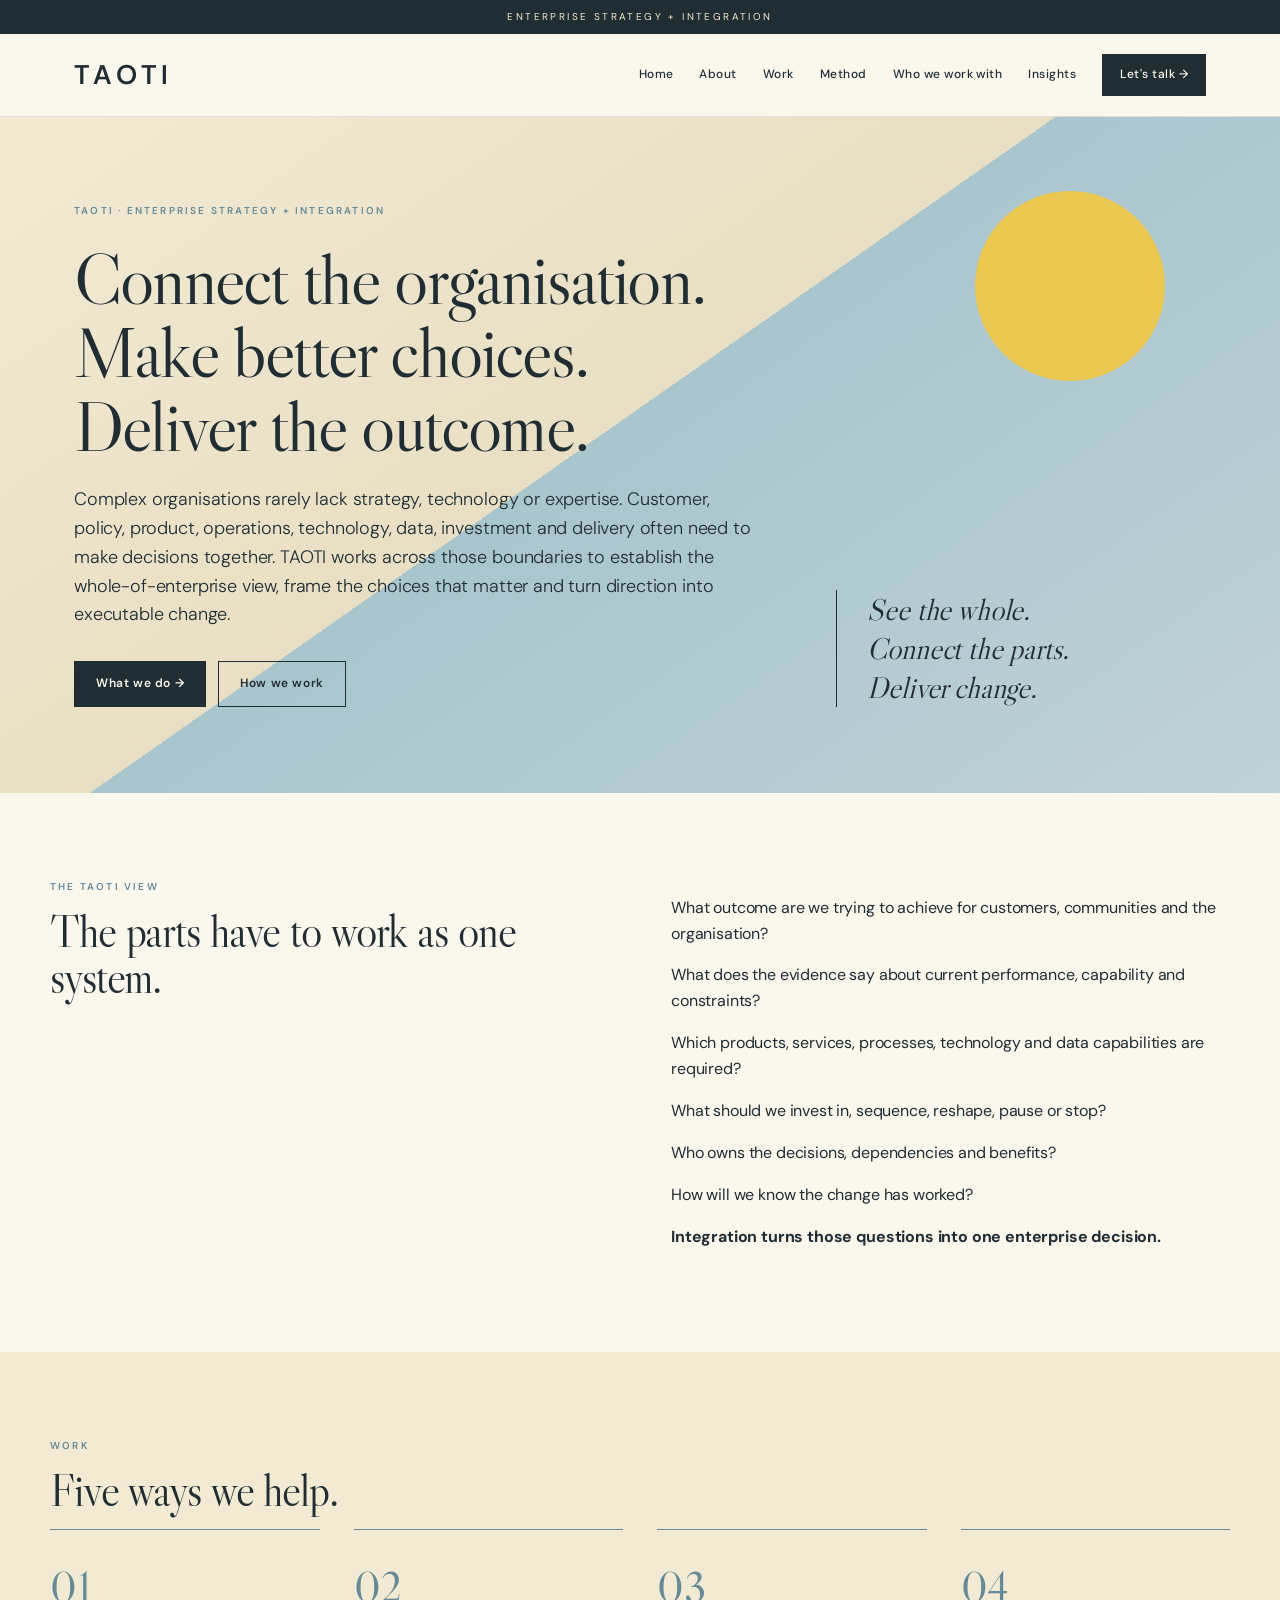
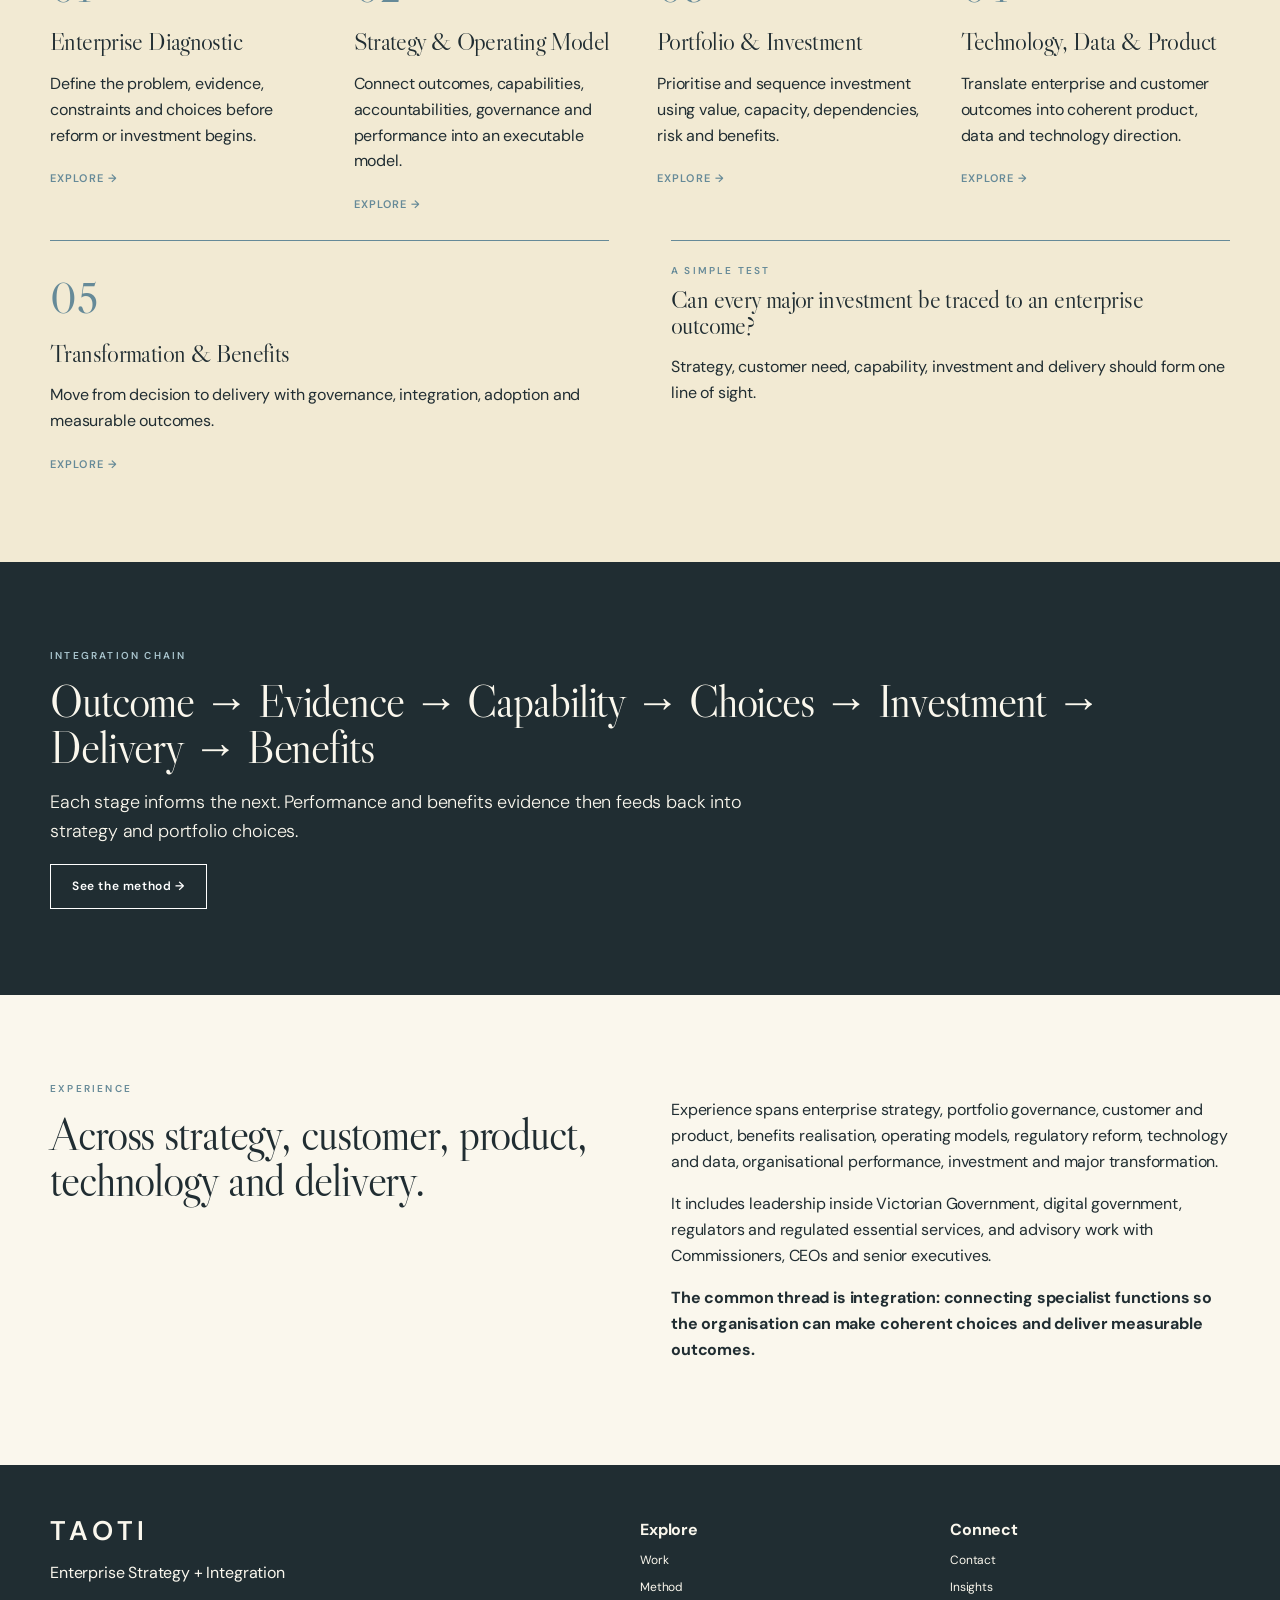
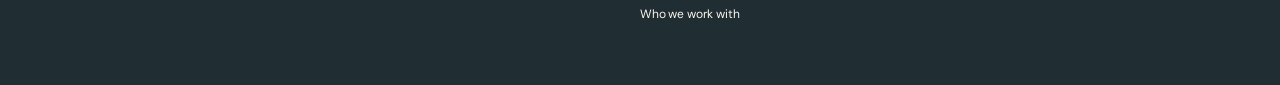
==== commit 22486b30: "Position TAOTI as Enterprise Strategy + Integration" ====
--- a/index.html
+++ b/index.html
@@ -1 +1 @@
-<!doctype html><html lang="en"><head><meta charset="utf-8"><meta name="viewport" content="width=device-width,initial-scale=1"><title>TAOTI | Transformation + Integration Advisory</title><meta name="description" content="Enterprise strategy and integration for government, regulators and complex organisations. Connecting customer, product, technology, investment and delivery."><link rel="icon" type="image/svg+xml" href="favicon.svg"><link rel="stylesheet" href="styles.css"></head><body><div class="top">TRANSFORMATION + INTEGRATION</div><header class="nav"><div class="navin"><a class="brand" href="index.html">TAOTI</a><button class="mobile" aria-label="Toggle navigation" aria-expanded="false" aria-controls="site-nav">Menu</button><nav id="site-nav"><a href="index.html">Home</a><a href="about.html">About</a><a href="services.html">Work</a><a href="approach.html">Method</a><a href="sectors.html">Who we work with</a><a href="insights.html">Insights</a><a class="cta" href="contact.html">Let's talk →</a></nav></div></header><main><section class="hero"><div class="wrap"><div><div class="eyebrow">TAOTI · Transformation + Integration</div><h1>Connect the organisation. Make better choices. Deliver the outcome.</h1><p class="lead">Complex organisations rarely lack strategy, technology or expertise. Customer, policy, product, operations, technology, data, investment and delivery often need to make decisions together. TAOTI works across those boundaries to establish the whole-of-enterprise view, frame the choices that matter and turn direction into executable change.</p><div class="buttons"><a class="button primary" href="services.html">What we do →</a><a class="button" href="approach.html">How we work</a></div></div><div class="hero-note">See the whole.<br>Connect the parts.<br>Deliver change.</div></div></section><section class="section"><div class="inner grid2"><div><div class="eyebrow">The TAOTI view</div><h2>The parts have to work as one system.</h2></div><div><p>What outcome are we trying to achieve for customers, communities and the organisation?</p><p>What does the evidence say about current performance, capability and constraints?</p><p>Which products, services, processes, technology and data capabilities are required?</p><p>What should we invest in, sequence, reshape, pause or stop?</p><p>Who owns the decisions, dependencies and benefits?</p><p>How will we know the change has worked?</p><p><b>Integration turns those questions into one enterprise decision.</b></p></div></div></section><section class="section alt"><div class="inner"><div class="eyebrow">Work</div><h2>Five ways we help.</h2><div class="grid4"><article class="card"><div class="num">01</div><h3>Enterprise Diagnostic</h3><p>Define the problem, evidence, constraints and choices before reform or investment begins.</p><a href="services.html#diagnostic">Explore →</a></article><article class="card"><div class="num">02</div><h3>Strategy & Operating Model</h3><p>Connect outcomes, capabilities, accountabilities, governance and performance into an executable model.</p><a href="services.html#operating-model">Explore →</a></article><article class="card"><div class="num">03</div><h3>Portfolio & Investment</h3><p>Prioritise and sequence investment using value, capacity, dependencies, risk and benefits.</p><a href="services.html#portfolio">Explore →</a></article><article class="card"><div class="num">04</div><h3>Technology, Data & Product</h3><p>Translate enterprise and customer outcomes into coherent product, data and technology direction.</p><a href="services.html#technology">Explore →</a></article></div><div class="grid2" style="margin-top:24px"><article class="card"><div class="num">05</div><h3>Transformation & Benefits</h3><p>Move from decision to delivery with governance, integration, adoption and measurable outcomes.</p><a href="services.html#transformation">Explore →</a></article><article class="card"><div class="eyebrow">A simple test</div><h3>Can every major investment be traced to an enterprise outcome?</h3><p>Strategy, customer need, capability, investment and delivery should form one line of sight.</p></article></div></div></section><section class="section dark"><div class="inner"><div class="eyebrow" style="color:#a9c5ce">Integration Chain</div><h2>Outcome → Evidence → Capability → Choices → Investment → Delivery → Benefits</h2><p class="lead">Each stage informs the next. Performance and benefits evidence then feeds back into strategy and portfolio choices.</p><a class="button" style="color:white;border-color:white" href="approach.html">See the method →</a></div></section><section class="section"><div class="inner grid2"><div><div class="eyebrow">Experience</div><h2>Across strategy, customer, product, technology and delivery.</h2></div><div><p>Experience spans enterprise strategy, portfolio governance, customer and product, benefits realisation, operating models, regulatory reform, technology and data, organisational performance, investment and major transformation.</p><p>It includes leadership inside Victorian Government, digital government, regulators and regulated essential services, and advisory work with Commissioners, CEOs and senior executives.</p><p><b>The common thread is integration: connecting specialist functions so the organisation can make coherent choices and deliver measurable outcomes.</b></p></div></div></section></main><footer class="footer"><div class="footerin"><div><div class="brand">TAOTI</div><p>Transformation + Integration</p></div><div><b>Explore</b><a href="services.html">Work</a><a href="approach.html">Method</a><a href="sectors.html">Who we work with</a></div><div><b>Connect</b><a href="contact.html">Contact</a><a href="insights.html">Insights</a></div></div></footer><script src="script.js"></script></body></html>+<!doctype html><html lang="en"><head><meta charset="utf-8"><meta name="viewport" content="width=device-width,initial-scale=1"><title>TAOTI | Enterprise Strategy + Integration</title><meta name="description" content="Enterprise strategy and integration for government, regulators and complex organisations. Connecting customer, product, technology, investment and delivery."><link rel="icon" type="image/svg+xml" href="favicon.svg"><link rel="stylesheet" href="styles.css"></head><body><div class="top">ENTERPRISE STRATEGY + INTEGRATION</div><header class="nav"><div class="navin"><a class="brand" href="index.html">TAOTI</a><button class="mobile" aria-label="Toggle navigation" aria-expanded="false" aria-controls="site-nav">Menu</button><nav id="site-nav"><a href="index.html">Home</a><a href="about.html">About</a><a href="services.html">Work</a><a href="approach.html">Method</a><a href="sectors.html">Who we work with</a><a href="insights.html">Insights</a><a class="cta" href="contact.html">Let's talk →</a></nav></div></header><main><section class="hero"><div class="wrap"><div><div class="eyebrow">TAOTI · Enterprise Strategy + Integration</div><h1>Connect the organisation. Make better choices. Deliver the outcome.</h1><p class="lead">Complex organisations rarely lack strategy, technology or expertise. Customer, policy, product, operations, technology, data, investment and delivery often need to make decisions together. TAOTI works across those boundaries to establish the whole-of-enterprise view, frame the choices that matter and turn direction into executable change.</p><div class="buttons"><a class="button primary" href="services.html">What we do →</a><a class="button" href="approach.html">How we work</a></div></div><div class="hero-note">See the whole.<br>Connect the parts.<br>Deliver change.</div></div></section><section class="section"><div class="inner grid2"><div><div class="eyebrow">The TAOTI view</div><h2>The parts have to work as one system.</h2></div><div><p>What outcome are we trying to achieve for customers, communities and the organisation?</p><p>What does the evidence say about current performance, capability and constraints?</p><p>Which products, services, processes, technology and data capabilities are required?</p><p>What should we invest in, sequence, reshape, pause or stop?</p><p>Who owns the decisions, dependencies and benefits?</p><p>How will we know the change has worked?</p><p><b>Integration turns those questions into one enterprise decision.</b></p></div></div></section><section class="section alt"><div class="inner"><div class="eyebrow">Work</div><h2>Five ways we help.</h2><div class="grid4"><article class="card"><div class="num">01</div><h3>Enterprise Diagnostic</h3><p>Define the problem, evidence, constraints and choices before reform or investment begins.</p><a href="services.html#diagnostic">Explore →</a></article><article class="card"><div class="num">02</div><h3>Strategy & Operating Model</h3><p>Connect outcomes, capabilities, accountabilities, governance and performance into an executable model.</p><a href="services.html#operating-model">Explore →</a></article><article class="card"><div class="num">03</div><h3>Portfolio & Investment</h3><p>Prioritise and sequence investment using value, capacity, dependencies, risk and benefits.</p><a href="services.html#portfolio">Explore →</a></article><article class="card"><div class="num">04</div><h3>Technology, Data & Product</h3><p>Translate enterprise and customer outcomes into coherent product, data and technology direction.</p><a href="services.html#technology">Explore →</a></article></div><div class="grid2" style="margin-top:24px"><article class="card"><div class="num">05</div><h3>Transformation & Benefits</h3><p>Move from decision to delivery with governance, integration, adoption and measurable outcomes.</p><a href="services.html#transformation">Explore →</a></article><article class="card"><div class="eyebrow">A simple test</div><h3>Can every major investment be traced to an enterprise outcome?</h3><p>Strategy, customer need, capability, investment and delivery should form one line of sight.</p></article></div></div></section><section class="section dark"><div class="inner"><div class="eyebrow" style="color:#a9c5ce">Integration Chain</div><h2>Outcome → Evidence → Capability → Choices → Investment → Delivery → Benefits</h2><p class="lead">Each stage informs the next. Performance and benefits evidence then feeds back into strategy and portfolio choices.</p><a class="button" style="color:white;border-color:white" href="approach.html">See the method →</a></div></section><section class="section"><div class="inner grid2"><div><div class="eyebrow">Experience</div><h2>Across strategy, customer, product, technology and delivery.</h2></div><div><p>Experience spans enterprise strategy, portfolio governance, customer and product, benefits realisation, operating models, regulatory reform, technology and data, organisational performance, investment and major transformation.</p><p>It includes leadership inside Victorian Government, digital government, regulators and regulated essential services, and advisory work with Commissioners, CEOs and senior executives.</p><p><b>The common thread is integration: connecting specialist functions so the organisation can make coherent choices and deliver measurable outcomes.</b></p></div></div></section></main><footer class="footer"><div class="footerin"><div><div class="brand">TAOTI</div><p>Enterprise Strategy + Integration</p></div><div><b>Explore</b><a href="services.html">Work</a><a href="approach.html">Method</a><a href="sectors.html">Who we work with</a></div><div><b>Connect</b><a href="contact.html">Contact</a><a href="insights.html">Insights</a></div></div></footer><script src="script.js"></script></body></html>
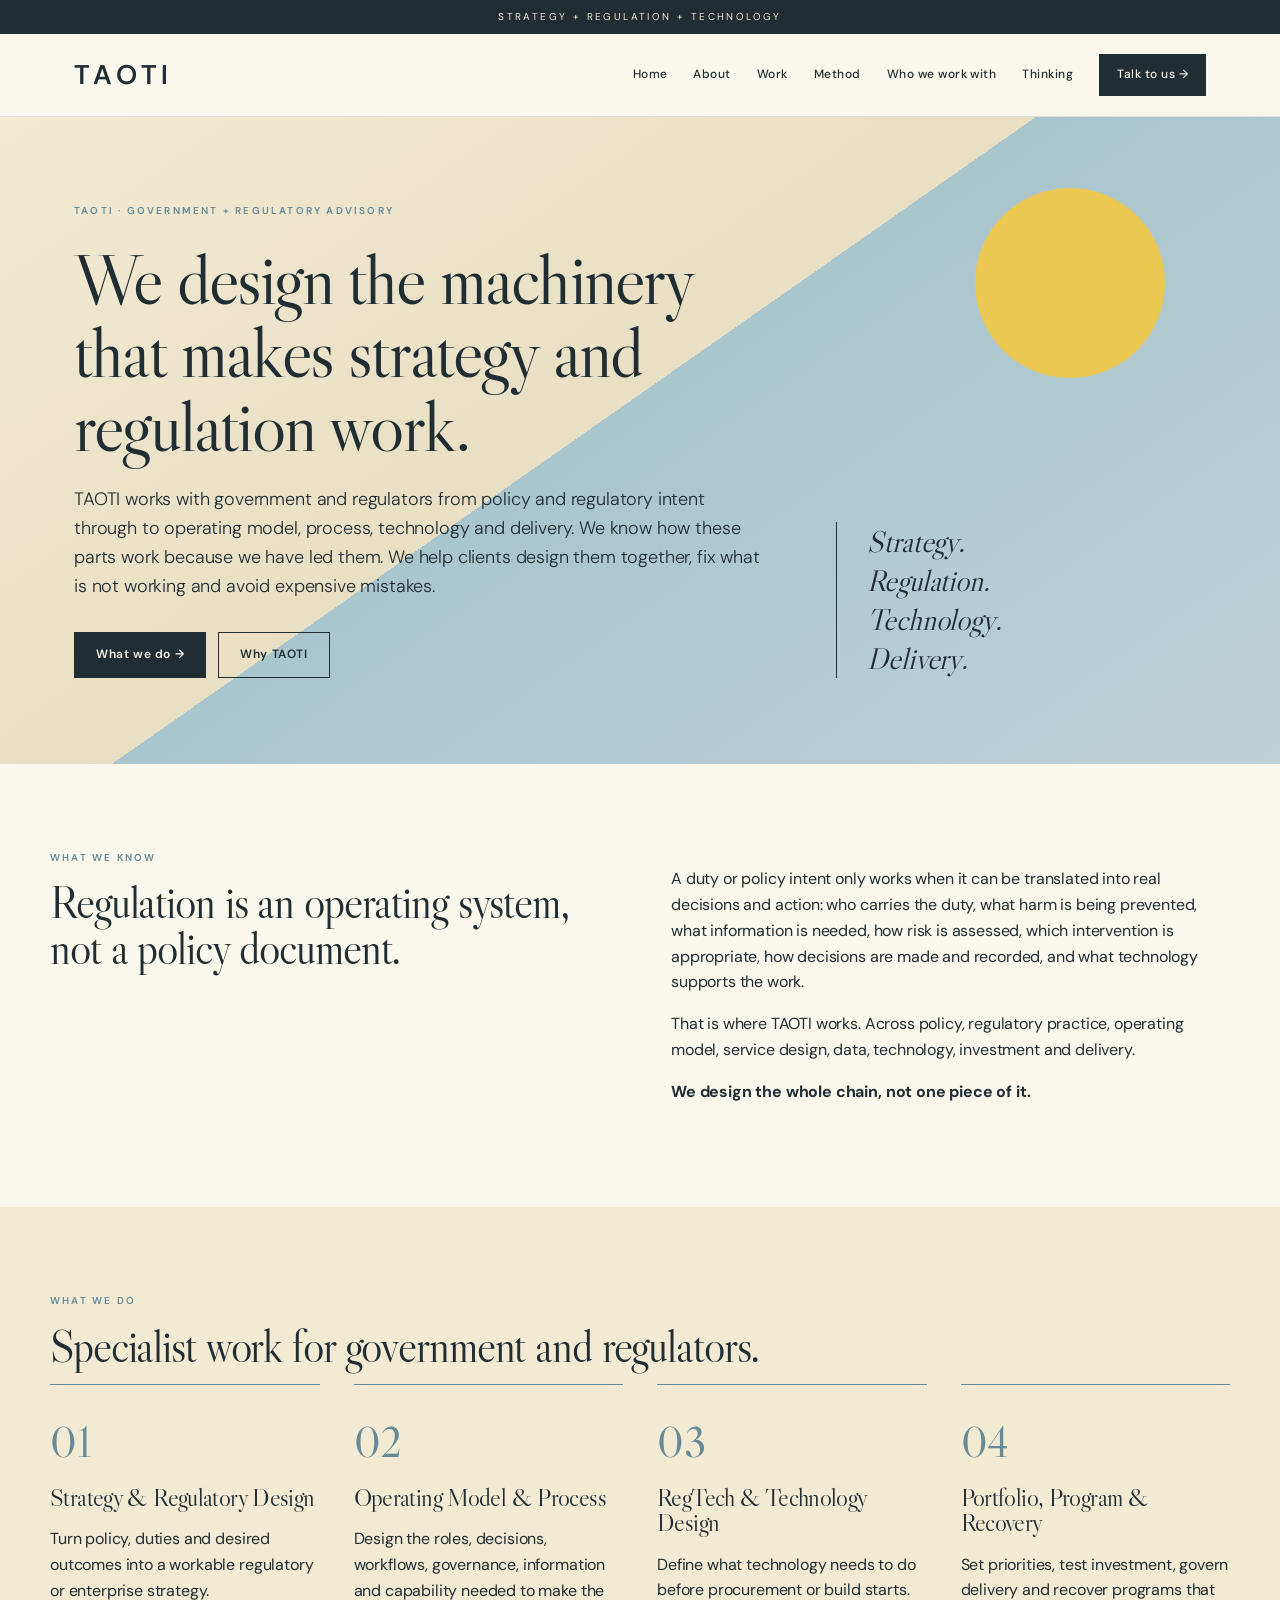
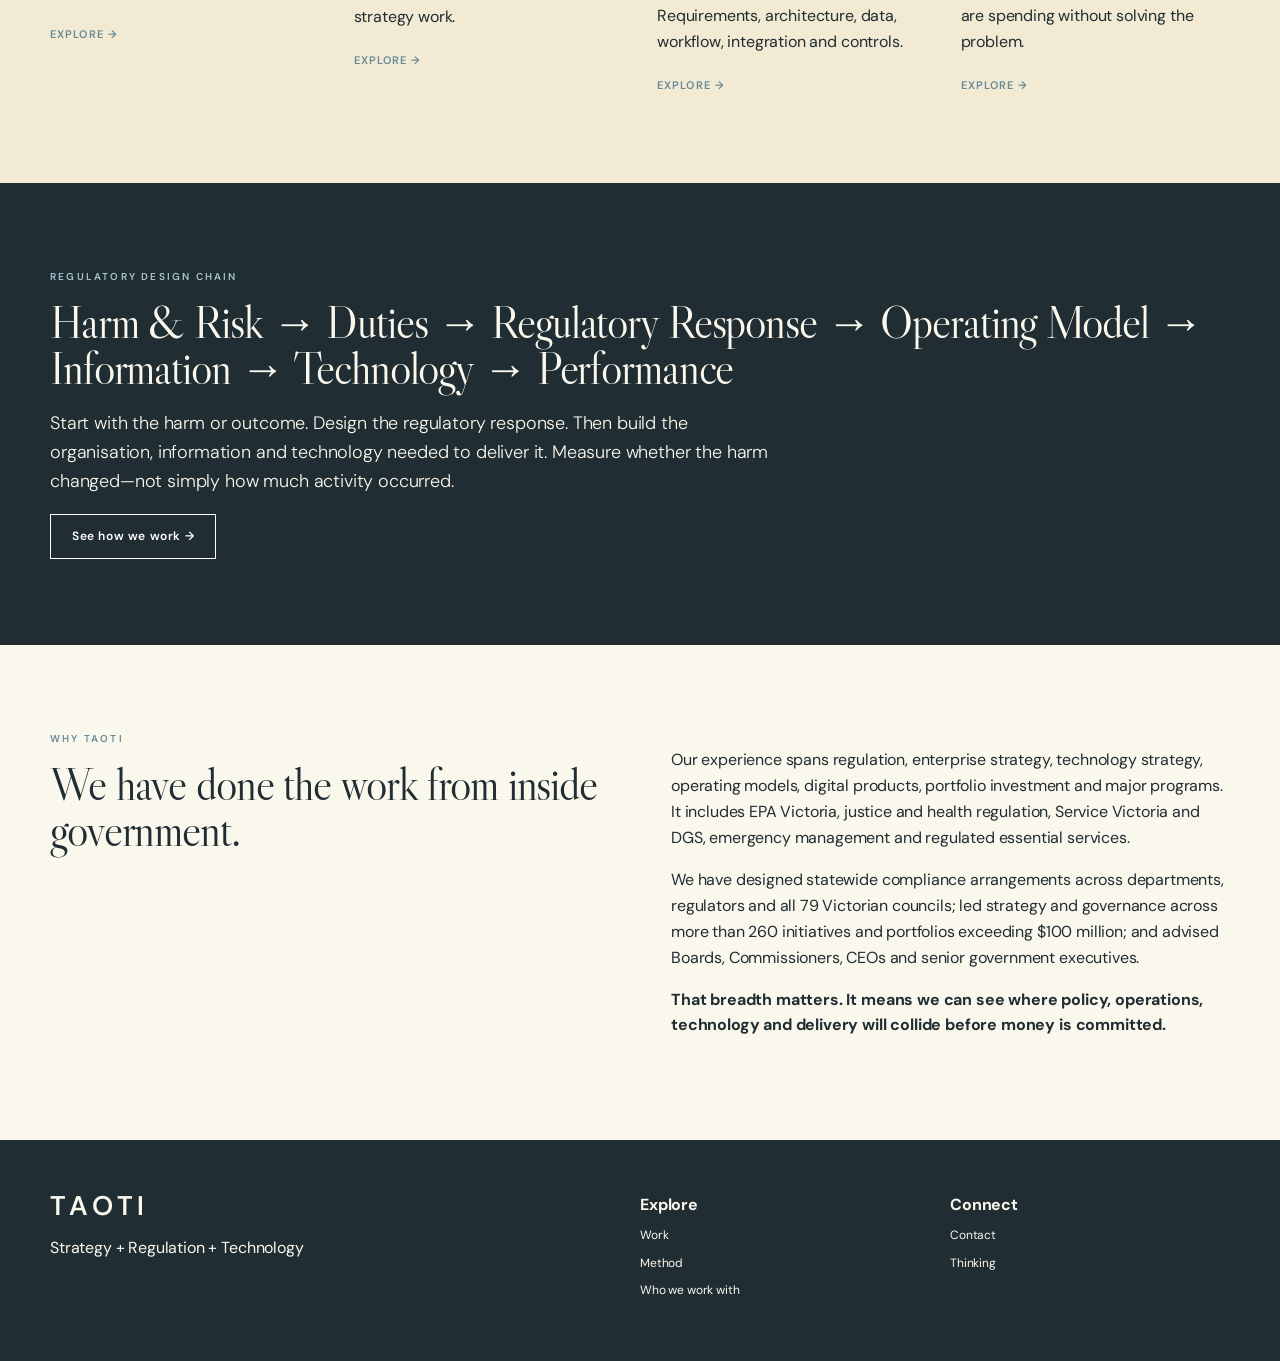
==== commit 21588c4a: "Make TAOTI offer direct and regulation-led" ====
--- a/index.html
+++ b/index.html
@@ -1 +1 @@
-<!doctype html><html lang="en"><head><meta charset="utf-8"><meta name="viewport" content="width=device-width,initial-scale=1"><title>TAOTI | Enterprise Strategy + Integration</title><meta name="description" content="Enterprise strategy and integration for government, regulators and complex organisations. Connecting customer, product, technology, investment and delivery."><link rel="icon" type="image/svg+xml" href="favicon.svg"><link rel="stylesheet" href="styles.css"></head><body><div class="top">ENTERPRISE STRATEGY + INTEGRATION</div><header class="nav"><div class="navin"><a class="brand" href="index.html">TAOTI</a><button class="mobile" aria-label="Toggle navigation" aria-expanded="false" aria-controls="site-nav">Menu</button><nav id="site-nav"><a href="index.html">Home</a><a href="about.html">About</a><a href="services.html">Work</a><a href="approach.html">Method</a><a href="sectors.html">Who we work with</a><a href="insights.html">Insights</a><a class="cta" href="contact.html">Let's talk →</a></nav></div></header><main><section class="hero"><div class="wrap"><div><div class="eyebrow">TAOTI · Enterprise Strategy + Integration</div><h1>Connect the organisation. Make better choices. Deliver the outcome.</h1><p class="lead">Complex organisations rarely lack strategy, technology or expertise. Customer, policy, product, operations, technology, data, investment and delivery often need to make decisions together. TAOTI works across those boundaries to establish the whole-of-enterprise view, frame the choices that matter and turn direction into executable change.</p><div class="buttons"><a class="button primary" href="services.html">What we do →</a><a class="button" href="approach.html">How we work</a></div></div><div class="hero-note">See the whole.<br>Connect the parts.<br>Deliver change.</div></div></section><section class="section"><div class="inner grid2"><div><div class="eyebrow">The TAOTI view</div><h2>The parts have to work as one system.</h2></div><div><p>What outcome are we trying to achieve for customers, communities and the organisation?</p><p>What does the evidence say about current performance, capability and constraints?</p><p>Which products, services, processes, technology and data capabilities are required?</p><p>What should we invest in, sequence, reshape, pause or stop?</p><p>Who owns the decisions, dependencies and benefits?</p><p>How will we know the change has worked?</p><p><b>Integration turns those questions into one enterprise decision.</b></p></div></div></section><section class="section alt"><div class="inner"><div class="eyebrow">Work</div><h2>Five ways we help.</h2><div class="grid4"><article class="card"><div class="num">01</div><h3>Enterprise Diagnostic</h3><p>Define the problem, evidence, constraints and choices before reform or investment begins.</p><a href="services.html#diagnostic">Explore →</a></article><article class="card"><div class="num">02</div><h3>Strategy & Operating Model</h3><p>Connect outcomes, capabilities, accountabilities, governance and performance into an executable model.</p><a href="services.html#operating-model">Explore →</a></article><article class="card"><div class="num">03</div><h3>Portfolio & Investment</h3><p>Prioritise and sequence investment using value, capacity, dependencies, risk and benefits.</p><a href="services.html#portfolio">Explore →</a></article><article class="card"><div class="num">04</div><h3>Technology, Data & Product</h3><p>Translate enterprise and customer outcomes into coherent product, data and technology direction.</p><a href="services.html#technology">Explore →</a></article></div><div class="grid2" style="margin-top:24px"><article class="card"><div class="num">05</div><h3>Transformation & Benefits</h3><p>Move from decision to delivery with governance, integration, adoption and measurable outcomes.</p><a href="services.html#transformation">Explore →</a></article><article class="card"><div class="eyebrow">A simple test</div><h3>Can every major investment be traced to an enterprise outcome?</h3><p>Strategy, customer need, capability, investment and delivery should form one line of sight.</p></article></div></div></section><section class="section dark"><div class="inner"><div class="eyebrow" style="color:#a9c5ce">Integration Chain</div><h2>Outcome → Evidence → Capability → Choices → Investment → Delivery → Benefits</h2><p class="lead">Each stage informs the next. Performance and benefits evidence then feeds back into strategy and portfolio choices.</p><a class="button" style="color:white;border-color:white" href="approach.html">See the method →</a></div></section><section class="section"><div class="inner grid2"><div><div class="eyebrow">Experience</div><h2>Across strategy, customer, product, technology and delivery.</h2></div><div><p>Experience spans enterprise strategy, portfolio governance, customer and product, benefits realisation, operating models, regulatory reform, technology and data, organisational performance, investment and major transformation.</p><p>It includes leadership inside Victorian Government, digital government, regulators and regulated essential services, and advisory work with Commissioners, CEOs and senior executives.</p><p><b>The common thread is integration: connecting specialist functions so the organisation can make coherent choices and deliver measurable outcomes.</b></p></div></div></section></main><footer class="footer"><div class="footerin"><div><div class="brand">TAOTI</div><p>Enterprise Strategy + Integration</p></div><div><b>Explore</b><a href="services.html">Work</a><a href="approach.html">Method</a><a href="sectors.html">Who we work with</a></div><div><b>Connect</b><a href="contact.html">Contact</a><a href="insights.html">Insights</a></div></div></footer><script src="script.js"></script></body></html>+<!doctype html><html lang="en"><head><meta charset="utf-8"><meta name="viewport" content="width=device-width,initial-scale=1"><title>TAOTI | Strategy, Regulation + Technology</title><meta name="description" content="TAOTI helps government and regulators design strategy, regulation, operating models, technology and delivery that work together."><link rel="icon" type="image/svg+xml" href="favicon.svg"><link rel="stylesheet" href="styles.css"></head><body><div class="top">STRATEGY + REGULATION + TECHNOLOGY</div><header class="nav"><div class="navin"><a class="brand" href="index.html">TAOTI</a><button class="mobile" aria-label="Toggle navigation" aria-expanded="false" aria-controls="site-nav">Menu</button><nav id="site-nav"><a href="index.html">Home</a><a href="about.html">About</a><a href="services.html">Work</a><a href="approach.html">Method</a><a href="sectors.html">Who we work with</a><a href="insights.html">Thinking</a><a class="cta" href="contact.html">Talk to us →</a></nav></div></header><main><section class="hero"><div class="wrap"><div><div class="eyebrow">TAOTI · Government + Regulatory Advisory</div><h1>We design the machinery that makes strategy and regulation work.</h1><p class="lead">TAOTI works with government and regulators from policy and regulatory intent through to operating model, process, technology and delivery. We know how these parts work because we have led them. We help clients design them together, fix what is not working and avoid expensive mistakes.</p><div class="buttons"><a class="button primary" href="services.html">What we do →</a><a class="button" href="about.html">Why TAOTI</a></div></div><div class="hero-note">Strategy.<br>Regulation.<br>Technology.<br>Delivery.</div></div></section><section class="section"><div class="inner grid2"><div><div class="eyebrow">What we know</div><h2>Regulation is an operating system, not a policy document.</h2></div><div><p>A duty or policy intent only works when it can be translated into real decisions and action: who carries the duty, what harm is being prevented, what information is needed, how risk is assessed, which intervention is appropriate, how decisions are made and recorded, and what technology supports the work.</p><p>That is where TAOTI works. Across policy, regulatory practice, operating model, service design, data, technology, investment and delivery.</p><p><b>We design the whole chain, not one piece of it.</b></p></div></div></section><section class="section alt"><div class="inner"><div class="eyebrow">What we do</div><h2>Specialist work for government and regulators.</h2><div class="grid4"><article class="card"><div class="num">01</div><h3>Strategy & Regulatory Design</h3><p>Turn policy, duties and desired outcomes into a workable regulatory or enterprise strategy.</p><a href="services.html#strategy">Explore →</a></article><article class="card"><div class="num">02</div><h3>Operating Model & Process</h3><p>Design the roles, decisions, workflows, governance, information and capability needed to make the strategy work.</p><a href="services.html#operating-model">Explore →</a></article><article class="card"><div class="num">03</div><h3>RegTech & Technology Design</h3><p>Define what technology needs to do before procurement or build starts. Requirements, architecture, data, workflow, integration and controls.</p><a href="services.html#technology">Explore →</a></article><article class="card"><div class="num">04</div><h3>Portfolio, Program & Recovery</h3><p>Set priorities, test investment, govern delivery and recover programs that are spending without solving the problem.</p><a href="services.html#delivery">Explore →</a></article></div></div></section><section class="section dark"><div class="inner"><div class="eyebrow" style="color:#a9c5ce">Regulatory design chain</div><h2>Harm & Risk → Duties → Regulatory Response → Operating Model → Information → Technology → Performance</h2><p class="lead">Start with the harm or outcome. Design the regulatory response. Then build the organisation, information and technology needed to deliver it. Measure whether the harm changed—not simply how much activity occurred.</p><a class="button" style="color:white;border-color:white" href="approach.html">See how we work →</a></div></section><section class="section"><div class="inner grid2"><div><div class="eyebrow">Why TAOTI</div><h2>We have done the work from inside government.</h2></div><div><p>Our experience spans regulation, enterprise strategy, technology strategy, operating models, digital products, portfolio investment and major programs. It includes EPA Victoria, justice and health regulation, Service Victoria and DGS, emergency management and regulated essential services.</p><p>We have designed statewide compliance arrangements across departments, regulators and all 79 Victorian councils; led strategy and governance across more than 260 initiatives and portfolios exceeding $100 million; and advised Boards, Commissioners, CEOs and senior government executives.</p><p><b>That breadth matters. It means we can see where policy, operations, technology and delivery will collide before money is committed.</b></p></div></div></section></main><footer class="footer"><div class="footerin"><div><div class="brand">TAOTI</div><p>Strategy + Regulation + Technology</p></div><div><b>Explore</b><a href="services.html">Work</a><a href="approach.html">Method</a><a href="sectors.html">Who we work with</a></div><div><b>Connect</b><a href="contact.html">Contact</a><a href="insights.html">Thinking</a></div></div></footer><script src="script.js"></script></body></html>
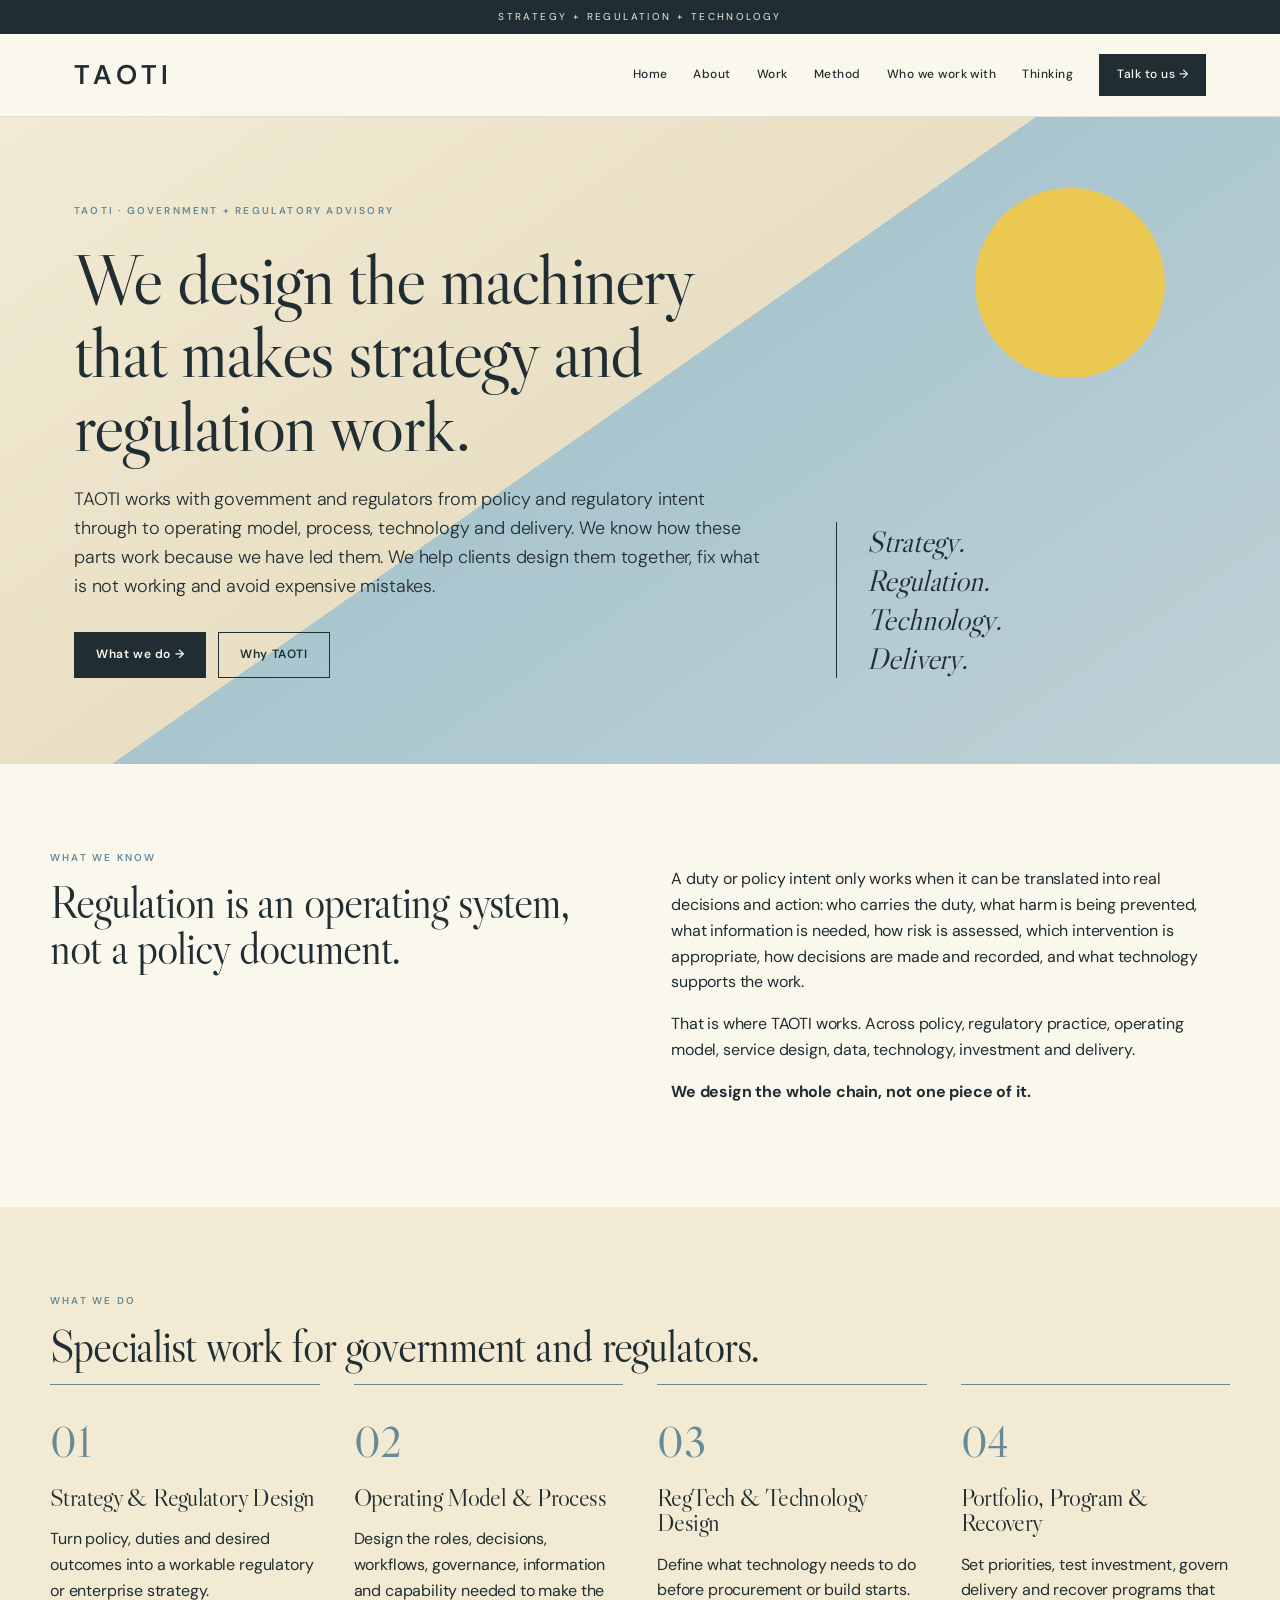
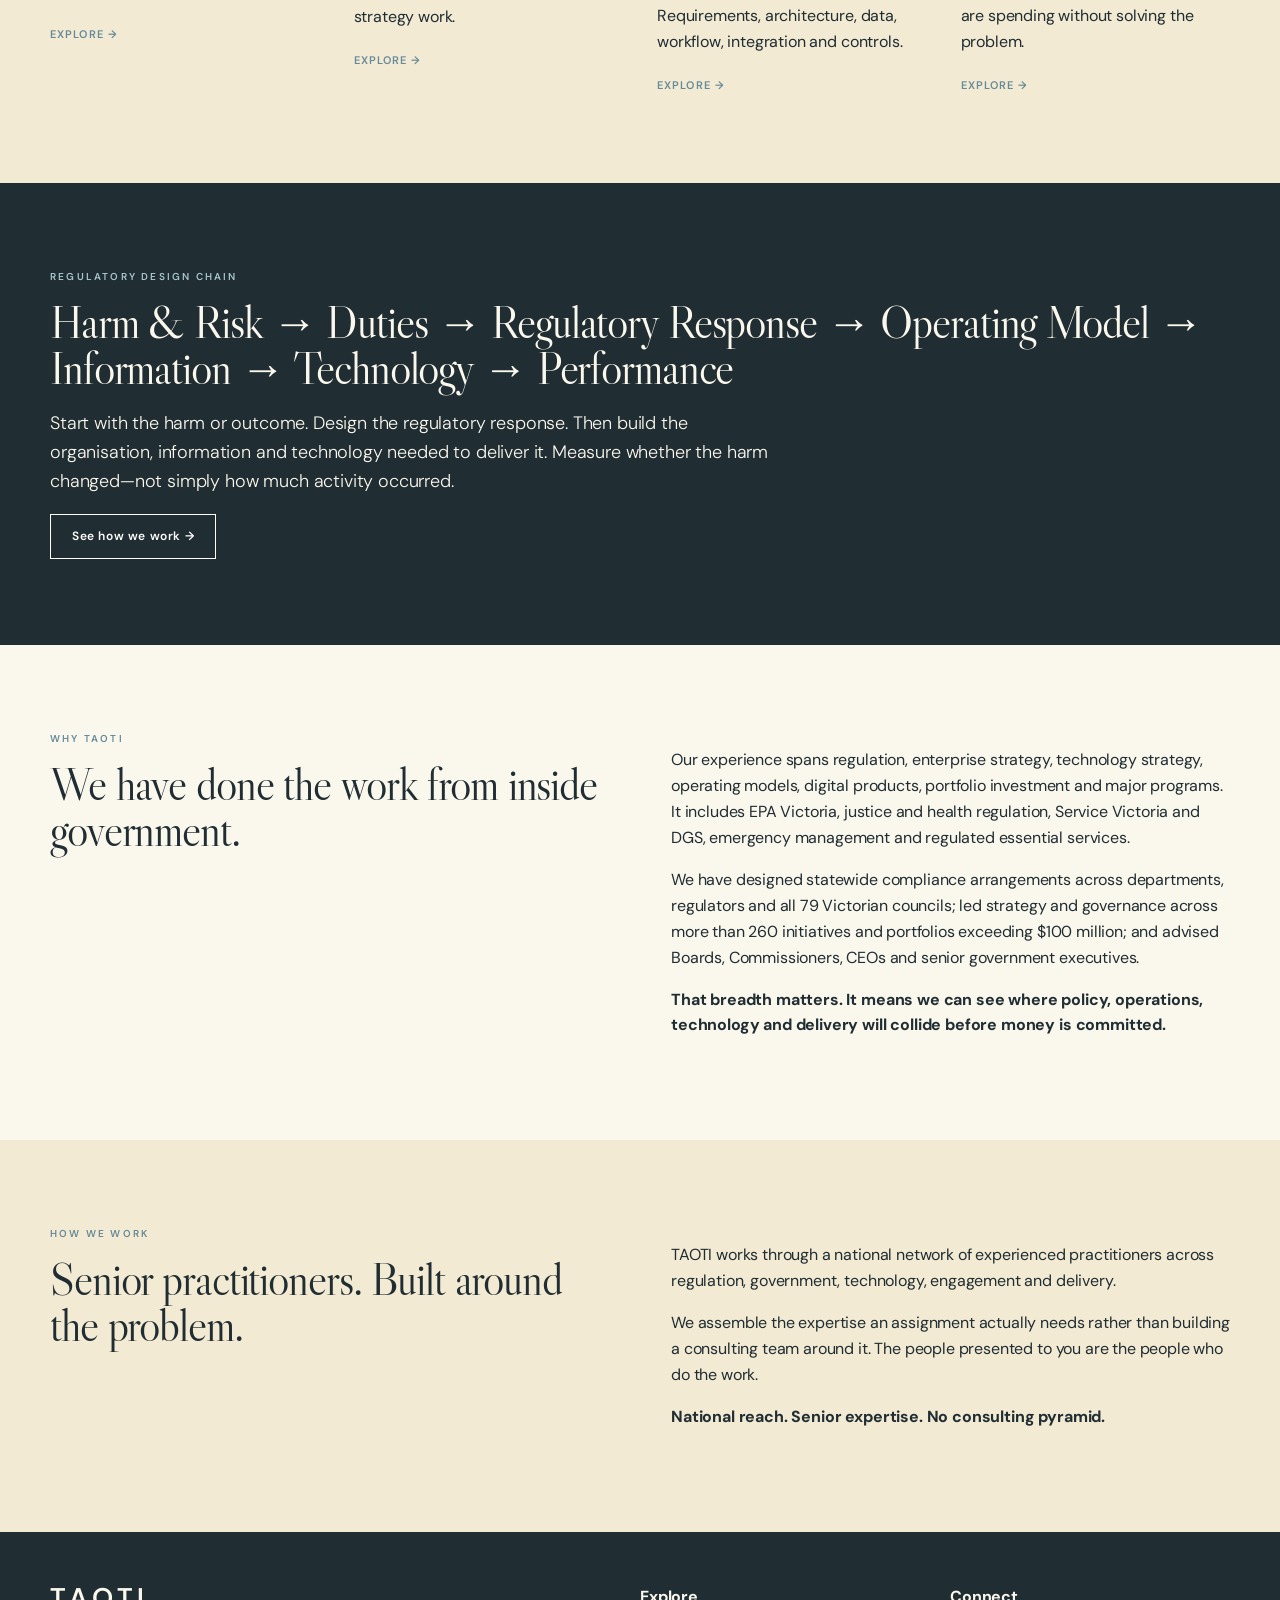
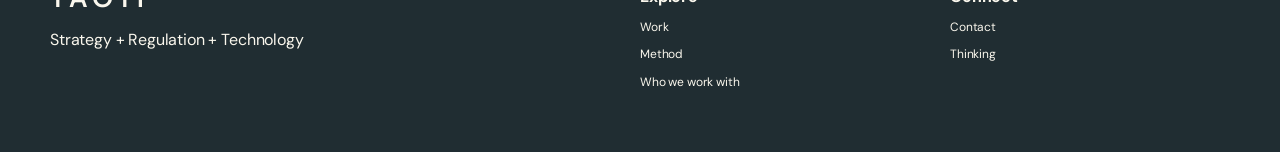
==== commit a977ec54: "Add TAOTI national practitioner network model" ====
--- a/index.html
+++ b/index.html
@@ -1 +1 @@
-<!doctype html><html lang="en"><head><meta charset="utf-8"><meta name="viewport" content="width=device-width,initial-scale=1"><title>TAOTI | Strategy, Regulation + Technology</title><meta name="description" content="TAOTI helps government and regulators design strategy, regulation, operating models, technology and delivery that work together."><link rel="icon" type="image/svg+xml" href="favicon.svg"><link rel="stylesheet" href="styles.css"></head><body><div class="top">STRATEGY + REGULATION + TECHNOLOGY</div><header class="nav"><div class="navin"><a class="brand" href="index.html">TAOTI</a><button class="mobile" aria-label="Toggle navigation" aria-expanded="false" aria-controls="site-nav">Menu</button><nav id="site-nav"><a href="index.html">Home</a><a href="about.html">About</a><a href="services.html">Work</a><a href="approach.html">Method</a><a href="sectors.html">Who we work with</a><a href="insights.html">Thinking</a><a class="cta" href="contact.html">Talk to us →</a></nav></div></header><main><section class="hero"><div class="wrap"><div><div class="eyebrow">TAOTI · Government + Regulatory Advisory</div><h1>We design the machinery that makes strategy and regulation work.</h1><p class="lead">TAOTI works with government and regulators from policy and regulatory intent through to operating model, process, technology and delivery. We know how these parts work because we have led them. We help clients design them together, fix what is not working and avoid expensive mistakes.</p><div class="buttons"><a class="button primary" href="services.html">What we do →</a><a class="button" href="about.html">Why TAOTI</a></div></div><div class="hero-note">Strategy.<br>Regulation.<br>Technology.<br>Delivery.</div></div></section><section class="section"><div class="inner grid2"><div><div class="eyebrow">What we know</div><h2>Regulation is an operating system, not a policy document.</h2></div><div><p>A duty or policy intent only works when it can be translated into real decisions and action: who carries the duty, what harm is being prevented, what information is needed, how risk is assessed, which intervention is appropriate, how decisions are made and recorded, and what technology supports the work.</p><p>That is where TAOTI works. Across policy, regulatory practice, operating model, service design, data, technology, investment and delivery.</p><p><b>We design the whole chain, not one piece of it.</b></p></div></div></section><section class="section alt"><div class="inner"><div class="eyebrow">What we do</div><h2>Specialist work for government and regulators.</h2><div class="grid4"><article class="card"><div class="num">01</div><h3>Strategy & Regulatory Design</h3><p>Turn policy, duties and desired outcomes into a workable regulatory or enterprise strategy.</p><a href="services.html#strategy">Explore →</a></article><article class="card"><div class="num">02</div><h3>Operating Model & Process</h3><p>Design the roles, decisions, workflows, governance, information and capability needed to make the strategy work.</p><a href="services.html#operating-model">Explore →</a></article><article class="card"><div class="num">03</div><h3>RegTech & Technology Design</h3><p>Define what technology needs to do before procurement or build starts. Requirements, architecture, data, workflow, integration and controls.</p><a href="services.html#technology">Explore →</a></article><article class="card"><div class="num">04</div><h3>Portfolio, Program & Recovery</h3><p>Set priorities, test investment, govern delivery and recover programs that are spending without solving the problem.</p><a href="services.html#delivery">Explore →</a></article></div></div></section><section class="section dark"><div class="inner"><div class="eyebrow" style="color:#a9c5ce">Regulatory design chain</div><h2>Harm & Risk → Duties → Regulatory Response → Operating Model → Information → Technology → Performance</h2><p class="lead">Start with the harm or outcome. Design the regulatory response. Then build the organisation, information and technology needed to deliver it. Measure whether the harm changed—not simply how much activity occurred.</p><a class="button" style="color:white;border-color:white" href="approach.html">See how we work →</a></div></section><section class="section"><div class="inner grid2"><div><div class="eyebrow">Why TAOTI</div><h2>We have done the work from inside government.</h2></div><div><p>Our experience spans regulation, enterprise strategy, technology strategy, operating models, digital products, portfolio investment and major programs. It includes EPA Victoria, justice and health regulation, Service Victoria and DGS, emergency management and regulated essential services.</p><p>We have designed statewide compliance arrangements across departments, regulators and all 79 Victorian councils; led strategy and governance across more than 260 initiatives and portfolios exceeding $100 million; and advised Boards, Commissioners, CEOs and senior government executives.</p><p><b>That breadth matters. It means we can see where policy, operations, technology and delivery will collide before money is committed.</b></p></div></div></section></main><footer class="footer"><div class="footerin"><div><div class="brand">TAOTI</div><p>Strategy + Regulation + Technology</p></div><div><b>Explore</b><a href="services.html">Work</a><a href="approach.html">Method</a><a href="sectors.html">Who we work with</a></div><div><b>Connect</b><a href="contact.html">Contact</a><a href="insights.html">Thinking</a></div></div></footer><script src="script.js"></script></body></html>+<!doctype html><html lang="en"><head><meta charset="utf-8"><meta name="viewport" content="width=device-width,initial-scale=1"><title>TAOTI | Strategy, Regulation + Technology</title><meta name="description" content="TAOTI helps government and regulators design strategy, regulation, operating models, technology and delivery that work together."><link rel="icon" type="image/svg+xml" href="favicon.svg"><link rel="stylesheet" href="styles.css"></head><body><div class="top">STRATEGY + REGULATION + TECHNOLOGY</div><header class="nav"><div class="navin"><a class="brand" href="index.html">TAOTI</a><button class="mobile" aria-label="Toggle navigation" aria-expanded="false" aria-controls="site-nav">Menu</button><nav id="site-nav"><a href="index.html">Home</a><a href="about.html">About</a><a href="services.html">Work</a><a href="approach.html">Method</a><a href="sectors.html">Who we work with</a><a href="insights.html">Thinking</a><a class="cta" href="contact.html">Talk to us →</a></nav></div></header><main><section class="hero"><div class="wrap"><div><div class="eyebrow">TAOTI · Government + Regulatory Advisory</div><h1>We design the machinery that makes strategy and regulation work.</h1><p class="lead">TAOTI works with government and regulators from policy and regulatory intent through to operating model, process, technology and delivery. We know how these parts work because we have led them. We help clients design them together, fix what is not working and avoid expensive mistakes.</p><div class="buttons"><a class="button primary" href="services.html">What we do →</a><a class="button" href="about.html">Why TAOTI</a></div></div><div class="hero-note">Strategy.<br>Regulation.<br>Technology.<br>Delivery.</div></div></section><section class="section"><div class="inner grid2"><div><div class="eyebrow">What we know</div><h2>Regulation is an operating system, not a policy document.</h2></div><div><p>A duty or policy intent only works when it can be translated into real decisions and action: who carries the duty, what harm is being prevented, what information is needed, how risk is assessed, which intervention is appropriate, how decisions are made and recorded, and what technology supports the work.</p><p>That is where TAOTI works. Across policy, regulatory practice, operating model, service design, data, technology, investment and delivery.</p><p><b>We design the whole chain, not one piece of it.</b></p></div></div></section><section class="section alt"><div class="inner"><div class="eyebrow">What we do</div><h2>Specialist work for government and regulators.</h2><div class="grid4"><article class="card"><div class="num">01</div><h3>Strategy & Regulatory Design</h3><p>Turn policy, duties and desired outcomes into a workable regulatory or enterprise strategy.</p><a href="services.html#strategy">Explore →</a></article><article class="card"><div class="num">02</div><h3>Operating Model & Process</h3><p>Design the roles, decisions, workflows, governance, information and capability needed to make the strategy work.</p><a href="services.html#operating-model">Explore →</a></article><article class="card"><div class="num">03</div><h3>RegTech & Technology Design</h3><p>Define what technology needs to do before procurement or build starts. Requirements, architecture, data, workflow, integration and controls.</p><a href="services.html#technology">Explore →</a></article><article class="card"><div class="num">04</div><h3>Portfolio, Program & Recovery</h3><p>Set priorities, test investment, govern delivery and recover programs that are spending without solving the problem.</p><a href="services.html#delivery">Explore →</a></article></div></div></section><section class="section dark"><div class="inner"><div class="eyebrow" style="color:#a9c5ce">Regulatory design chain</div><h2>Harm & Risk → Duties → Regulatory Response → Operating Model → Information → Technology → Performance</h2><p class="lead">Start with the harm or outcome. Design the regulatory response. Then build the organisation, information and technology needed to deliver it. Measure whether the harm changed—not simply how much activity occurred.</p><a class="button" style="color:white;border-color:white" href="approach.html">See how we work →</a></div></section><section class="section"><div class="inner grid2"><div><div class="eyebrow">Why TAOTI</div><h2>We have done the work from inside government.</h2></div><div><p>Our experience spans regulation, enterprise strategy, technology strategy, operating models, digital products, portfolio investment and major programs. It includes EPA Victoria, justice and health regulation, Service Victoria and DGS, emergency management and regulated essential services.</p><p>We have designed statewide compliance arrangements across departments, regulators and all 79 Victorian councils; led strategy and governance across more than 260 initiatives and portfolios exceeding $100 million; and advised Boards, Commissioners, CEOs and senior government executives.</p><p><b>That breadth matters. It means we can see where policy, operations, technology and delivery will collide before money is committed.</b></p></div></div></section><section class="section alt"><div class="inner grid2"><div><div class="eyebrow">How we work</div><h2>Senior practitioners. Built around the problem.</h2></div><div><p>TAOTI works through a national network of experienced practitioners across regulation, government, technology, engagement and delivery.</p><p>We assemble the expertise an assignment actually needs rather than building a consulting team around it. The people presented to you are the people who do the work.</p><p><b>National reach. Senior expertise. No consulting pyramid.</b></p></div></div></section></main><footer class="footer"><div class="footerin"><div><div class="brand">TAOTI</div><p>Strategy + Regulation + Technology</p></div><div><b>Explore</b><a href="services.html">Work</a><a href="approach.html">Method</a><a href="sectors.html">Who we work with</a></div><div><b>Connect</b><a href="contact.html">Contact</a><a href="insights.html">Thinking</a></div></div></footer><script src="script.js"></script></body></html>
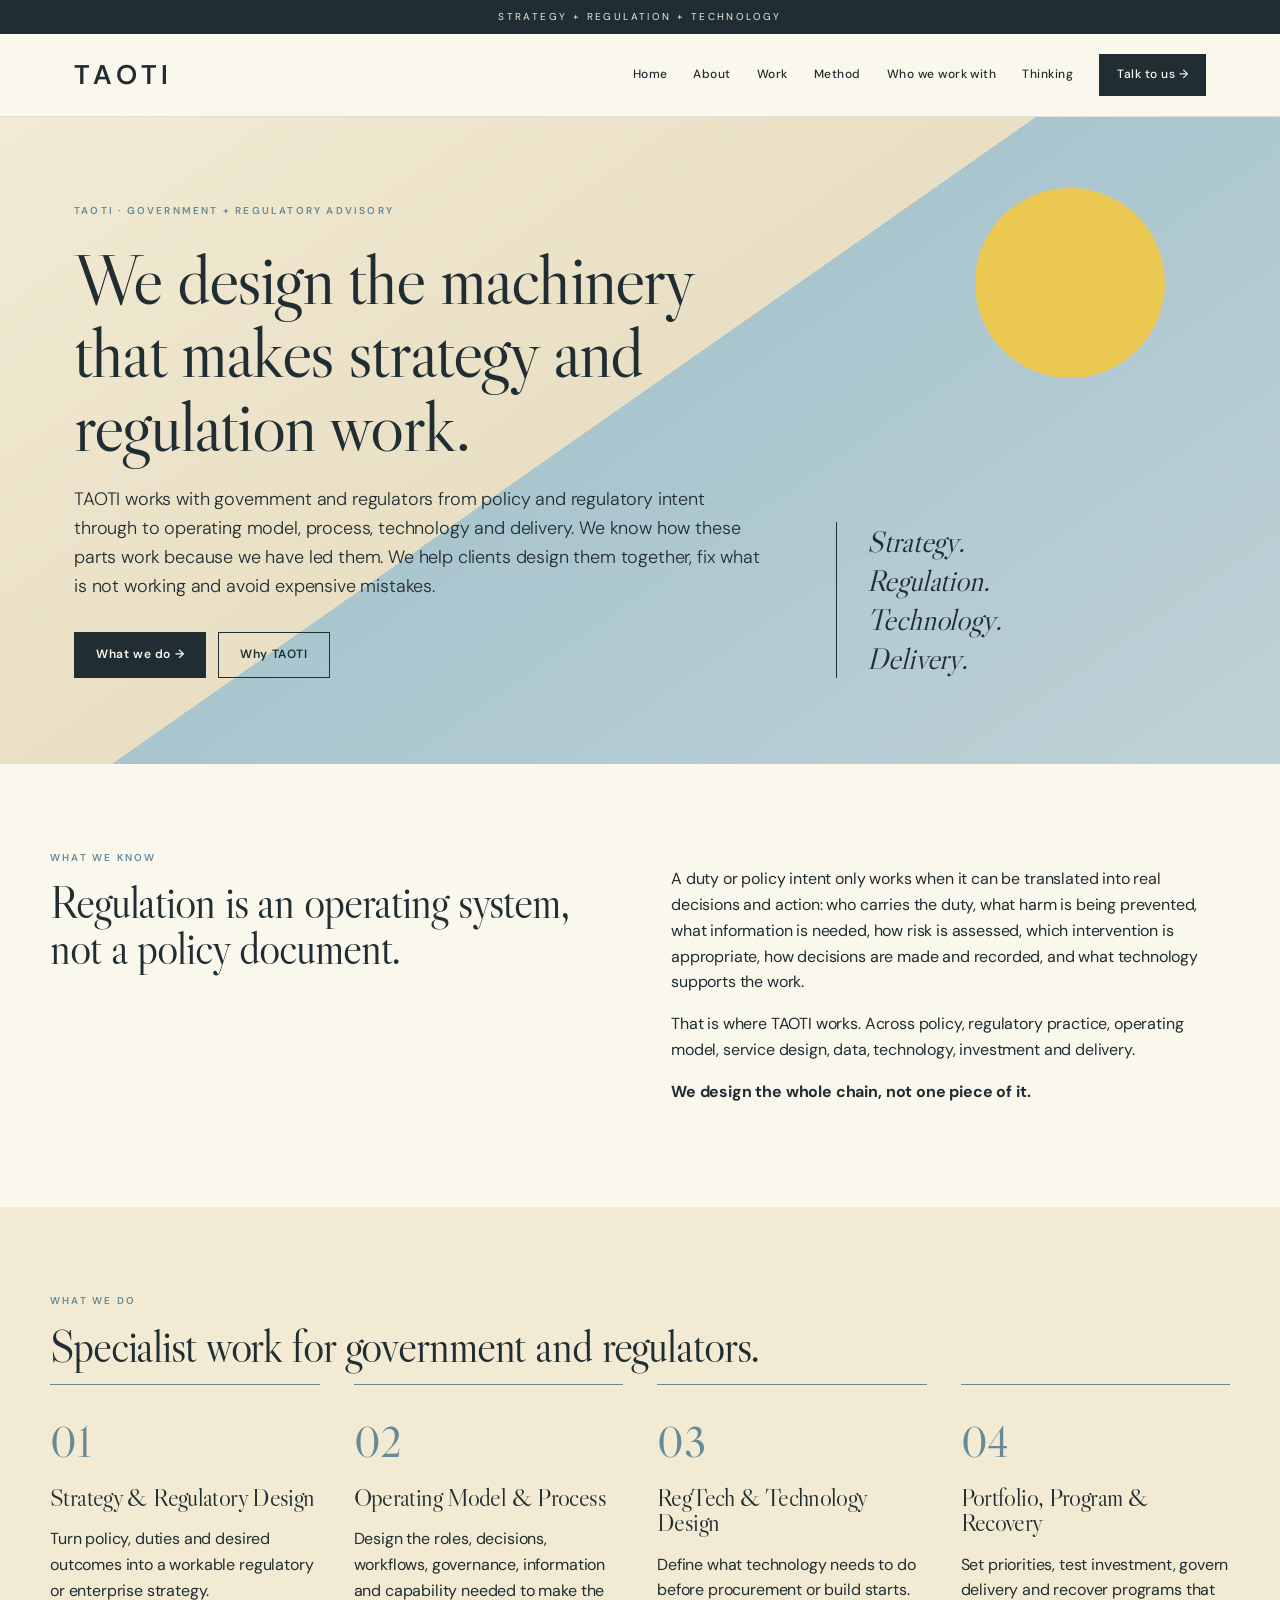
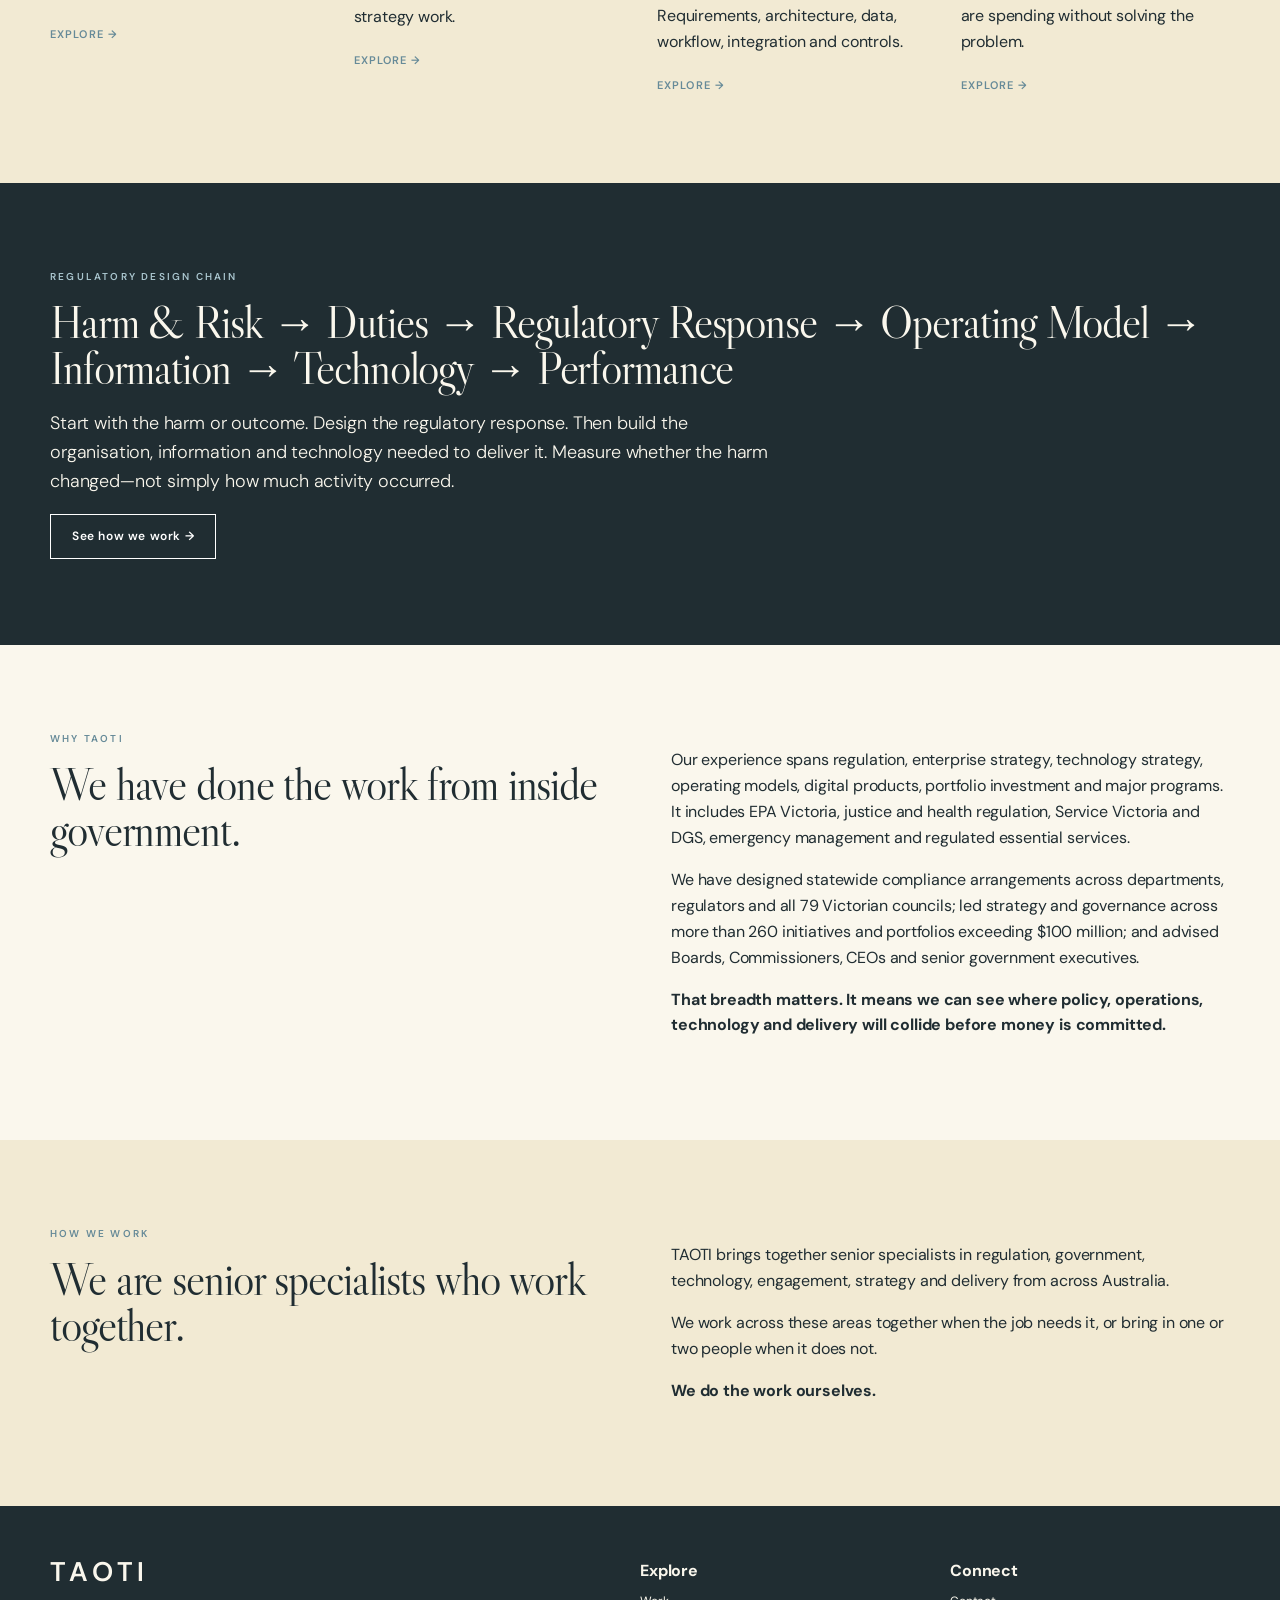
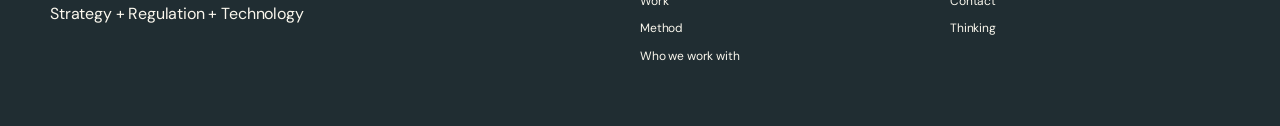
==== commit a543626c: "Simplify TAOTI network language" ====
--- a/index.html
+++ b/index.html
@@ -1 +1 @@
-<!doctype html><html lang="en"><head><meta charset="utf-8"><meta name="viewport" content="width=device-width,initial-scale=1"><title>TAOTI | Strategy, Regulation + Technology</title><meta name="description" content="TAOTI helps government and regulators design strategy, regulation, operating models, technology and delivery that work together."><link rel="icon" type="image/svg+xml" href="favicon.svg"><link rel="stylesheet" href="styles.css"></head><body><div class="top">STRATEGY + REGULATION + TECHNOLOGY</div><header class="nav"><div class="navin"><a class="brand" href="index.html">TAOTI</a><button class="mobile" aria-label="Toggle navigation" aria-expanded="false" aria-controls="site-nav">Menu</button><nav id="site-nav"><a href="index.html">Home</a><a href="about.html">About</a><a href="services.html">Work</a><a href="approach.html">Method</a><a href="sectors.html">Who we work with</a><a href="insights.html">Thinking</a><a class="cta" href="contact.html">Talk to us →</a></nav></div></header><main><section class="hero"><div class="wrap"><div><div class="eyebrow">TAOTI · Government + Regulatory Advisory</div><h1>We design the machinery that makes strategy and regulation work.</h1><p class="lead">TAOTI works with government and regulators from policy and regulatory intent through to operating model, process, technology and delivery. We know how these parts work because we have led them. We help clients design them together, fix what is not working and avoid expensive mistakes.</p><div class="buttons"><a class="button primary" href="services.html">What we do →</a><a class="button" href="about.html">Why TAOTI</a></div></div><div class="hero-note">Strategy.<br>Regulation.<br>Technology.<br>Delivery.</div></div></section><section class="section"><div class="inner grid2"><div><div class="eyebrow">What we know</div><h2>Regulation is an operating system, not a policy document.</h2></div><div><p>A duty or policy intent only works when it can be translated into real decisions and action: who carries the duty, what harm is being prevented, what information is needed, how risk is assessed, which intervention is appropriate, how decisions are made and recorded, and what technology supports the work.</p><p>That is where TAOTI works. Across policy, regulatory practice, operating model, service design, data, technology, investment and delivery.</p><p><b>We design the whole chain, not one piece of it.</b></p></div></div></section><section class="section alt"><div class="inner"><div class="eyebrow">What we do</div><h2>Specialist work for government and regulators.</h2><div class="grid4"><article class="card"><div class="num">01</div><h3>Strategy & Regulatory Design</h3><p>Turn policy, duties and desired outcomes into a workable regulatory or enterprise strategy.</p><a href="services.html#strategy">Explore →</a></article><article class="card"><div class="num">02</div><h3>Operating Model & Process</h3><p>Design the roles, decisions, workflows, governance, information and capability needed to make the strategy work.</p><a href="services.html#operating-model">Explore →</a></article><article class="card"><div class="num">03</div><h3>RegTech & Technology Design</h3><p>Define what technology needs to do before procurement or build starts. Requirements, architecture, data, workflow, integration and controls.</p><a href="services.html#technology">Explore →</a></article><article class="card"><div class="num">04</div><h3>Portfolio, Program & Recovery</h3><p>Set priorities, test investment, govern delivery and recover programs that are spending without solving the problem.</p><a href="services.html#delivery">Explore →</a></article></div></div></section><section class="section dark"><div class="inner"><div class="eyebrow" style="color:#a9c5ce">Regulatory design chain</div><h2>Harm & Risk → Duties → Regulatory Response → Operating Model → Information → Technology → Performance</h2><p class="lead">Start with the harm or outcome. Design the regulatory response. Then build the organisation, information and technology needed to deliver it. Measure whether the harm changed—not simply how much activity occurred.</p><a class="button" style="color:white;border-color:white" href="approach.html">See how we work →</a></div></section><section class="section"><div class="inner grid2"><div><div class="eyebrow">Why TAOTI</div><h2>We have done the work from inside government.</h2></div><div><p>Our experience spans regulation, enterprise strategy, technology strategy, operating models, digital products, portfolio investment and major programs. It includes EPA Victoria, justice and health regulation, Service Victoria and DGS, emergency management and regulated essential services.</p><p>We have designed statewide compliance arrangements across departments, regulators and all 79 Victorian councils; led strategy and governance across more than 260 initiatives and portfolios exceeding $100 million; and advised Boards, Commissioners, CEOs and senior government executives.</p><p><b>That breadth matters. It means we can see where policy, operations, technology and delivery will collide before money is committed.</b></p></div></div></section><section class="section alt"><div class="inner grid2"><div><div class="eyebrow">How we work</div><h2>Senior practitioners. Built around the problem.</h2></div><div><p>TAOTI works through a national network of experienced practitioners across regulation, government, technology, engagement and delivery.</p><p>We assemble the expertise an assignment actually needs rather than building a consulting team around it. The people presented to you are the people who do the work.</p><p><b>National reach. Senior expertise. No consulting pyramid.</b></p></div></div></section></main><footer class="footer"><div class="footerin"><div><div class="brand">TAOTI</div><p>Strategy + Regulation + Technology</p></div><div><b>Explore</b><a href="services.html">Work</a><a href="approach.html">Method</a><a href="sectors.html">Who we work with</a></div><div><b>Connect</b><a href="contact.html">Contact</a><a href="insights.html">Thinking</a></div></div></footer><script src="script.js"></script></body></html>+<!doctype html><html lang="en"><head><meta charset="utf-8"><meta name="viewport" content="width=device-width,initial-scale=1"><title>TAOTI | Strategy, Regulation + Technology</title><meta name="description" content="TAOTI helps government and regulators design strategy, regulation, operating models, technology and delivery that work together."><link rel="icon" type="image/svg+xml" href="favicon.svg"><link rel="stylesheet" href="styles.css"></head><body><div class="top">STRATEGY + REGULATION + TECHNOLOGY</div><header class="nav"><div class="navin"><a class="brand" href="index.html">TAOTI</a><button class="mobile" aria-label="Toggle navigation" aria-expanded="false" aria-controls="site-nav">Menu</button><nav id="site-nav"><a href="index.html">Home</a><a href="about.html">About</a><a href="services.html">Work</a><a href="approach.html">Method</a><a href="sectors.html">Who we work with</a><a href="insights.html">Thinking</a><a class="cta" href="contact.html">Talk to us →</a></nav></div></header><main><section class="hero"><div class="wrap"><div><div class="eyebrow">TAOTI · Government + Regulatory Advisory</div><h1>We design the machinery that makes strategy and regulation work.</h1><p class="lead">TAOTI works with government and regulators from policy and regulatory intent through to operating model, process, technology and delivery. We know how these parts work because we have led them. We help clients design them together, fix what is not working and avoid expensive mistakes.</p><div class="buttons"><a class="button primary" href="services.html">What we do →</a><a class="button" href="about.html">Why TAOTI</a></div></div><div class="hero-note">Strategy.<br>Regulation.<br>Technology.<br>Delivery.</div></div></section><section class="section"><div class="inner grid2"><div><div class="eyebrow">What we know</div><h2>Regulation is an operating system, not a policy document.</h2></div><div><p>A duty or policy intent only works when it can be translated into real decisions and action: who carries the duty, what harm is being prevented, what information is needed, how risk is assessed, which intervention is appropriate, how decisions are made and recorded, and what technology supports the work.</p><p>That is where TAOTI works. Across policy, regulatory practice, operating model, service design, data, technology, investment and delivery.</p><p><b>We design the whole chain, not one piece of it.</b></p></div></div></section><section class="section alt"><div class="inner"><div class="eyebrow">What we do</div><h2>Specialist work for government and regulators.</h2><div class="grid4"><article class="card"><div class="num">01</div><h3>Strategy & Regulatory Design</h3><p>Turn policy, duties and desired outcomes into a workable regulatory or enterprise strategy.</p><a href="services.html#strategy">Explore →</a></article><article class="card"><div class="num">02</div><h3>Operating Model & Process</h3><p>Design the roles, decisions, workflows, governance, information and capability needed to make the strategy work.</p><a href="services.html#operating-model">Explore →</a></article><article class="card"><div class="num">03</div><h3>RegTech & Technology Design</h3><p>Define what technology needs to do before procurement or build starts. Requirements, architecture, data, workflow, integration and controls.</p><a href="services.html#technology">Explore →</a></article><article class="card"><div class="num">04</div><h3>Portfolio, Program & Recovery</h3><p>Set priorities, test investment, govern delivery and recover programs that are spending without solving the problem.</p><a href="services.html#delivery">Explore →</a></article></div></div></section><section class="section dark"><div class="inner"><div class="eyebrow" style="color:#a9c5ce">Regulatory design chain</div><h2>Harm & Risk → Duties → Regulatory Response → Operating Model → Information → Technology → Performance</h2><p class="lead">Start with the harm or outcome. Design the regulatory response. Then build the organisation, information and technology needed to deliver it. Measure whether the harm changed—not simply how much activity occurred.</p><a class="button" style="color:white;border-color:white" href="approach.html">See how we work →</a></div></section><section class="section"><div class="inner grid2"><div><div class="eyebrow">Why TAOTI</div><h2>We have done the work from inside government.</h2></div><div><p>Our experience spans regulation, enterprise strategy, technology strategy, operating models, digital products, portfolio investment and major programs. It includes EPA Victoria, justice and health regulation, Service Victoria and DGS, emergency management and regulated essential services.</p><p>We have designed statewide compliance arrangements across departments, regulators and all 79 Victorian councils; led strategy and governance across more than 260 initiatives and portfolios exceeding $100 million; and advised Boards, Commissioners, CEOs and senior government executives.</p><p><b>That breadth matters. It means we can see where policy, operations, technology and delivery will collide before money is committed.</b></p></div></div></section><section class="section alt"><div class="inner grid2"><div><div class="eyebrow">How we work</div><h2>We are senior specialists who work together.</h2></div><div><p>TAOTI brings together senior specialists in regulation, government, technology, engagement, strategy and delivery from across Australia.</p><p>We work across these areas together when the job needs it, or bring in one or two people when it does not.</p><p><b>We do the work ourselves.</b></p></div></div></section></main><footer class="footer"><div class="footerin"><div><div class="brand">TAOTI</div><p>Strategy + Regulation + Technology</p></div><div><b>Explore</b><a href="services.html">Work</a><a href="approach.html">Method</a><a href="sectors.html">Who we work with</a></div><div><b>Connect</b><a href="contact.html">Contact</a><a href="insights.html">Thinking</a></div></div></footer><script src="script.js"></script></body></html>
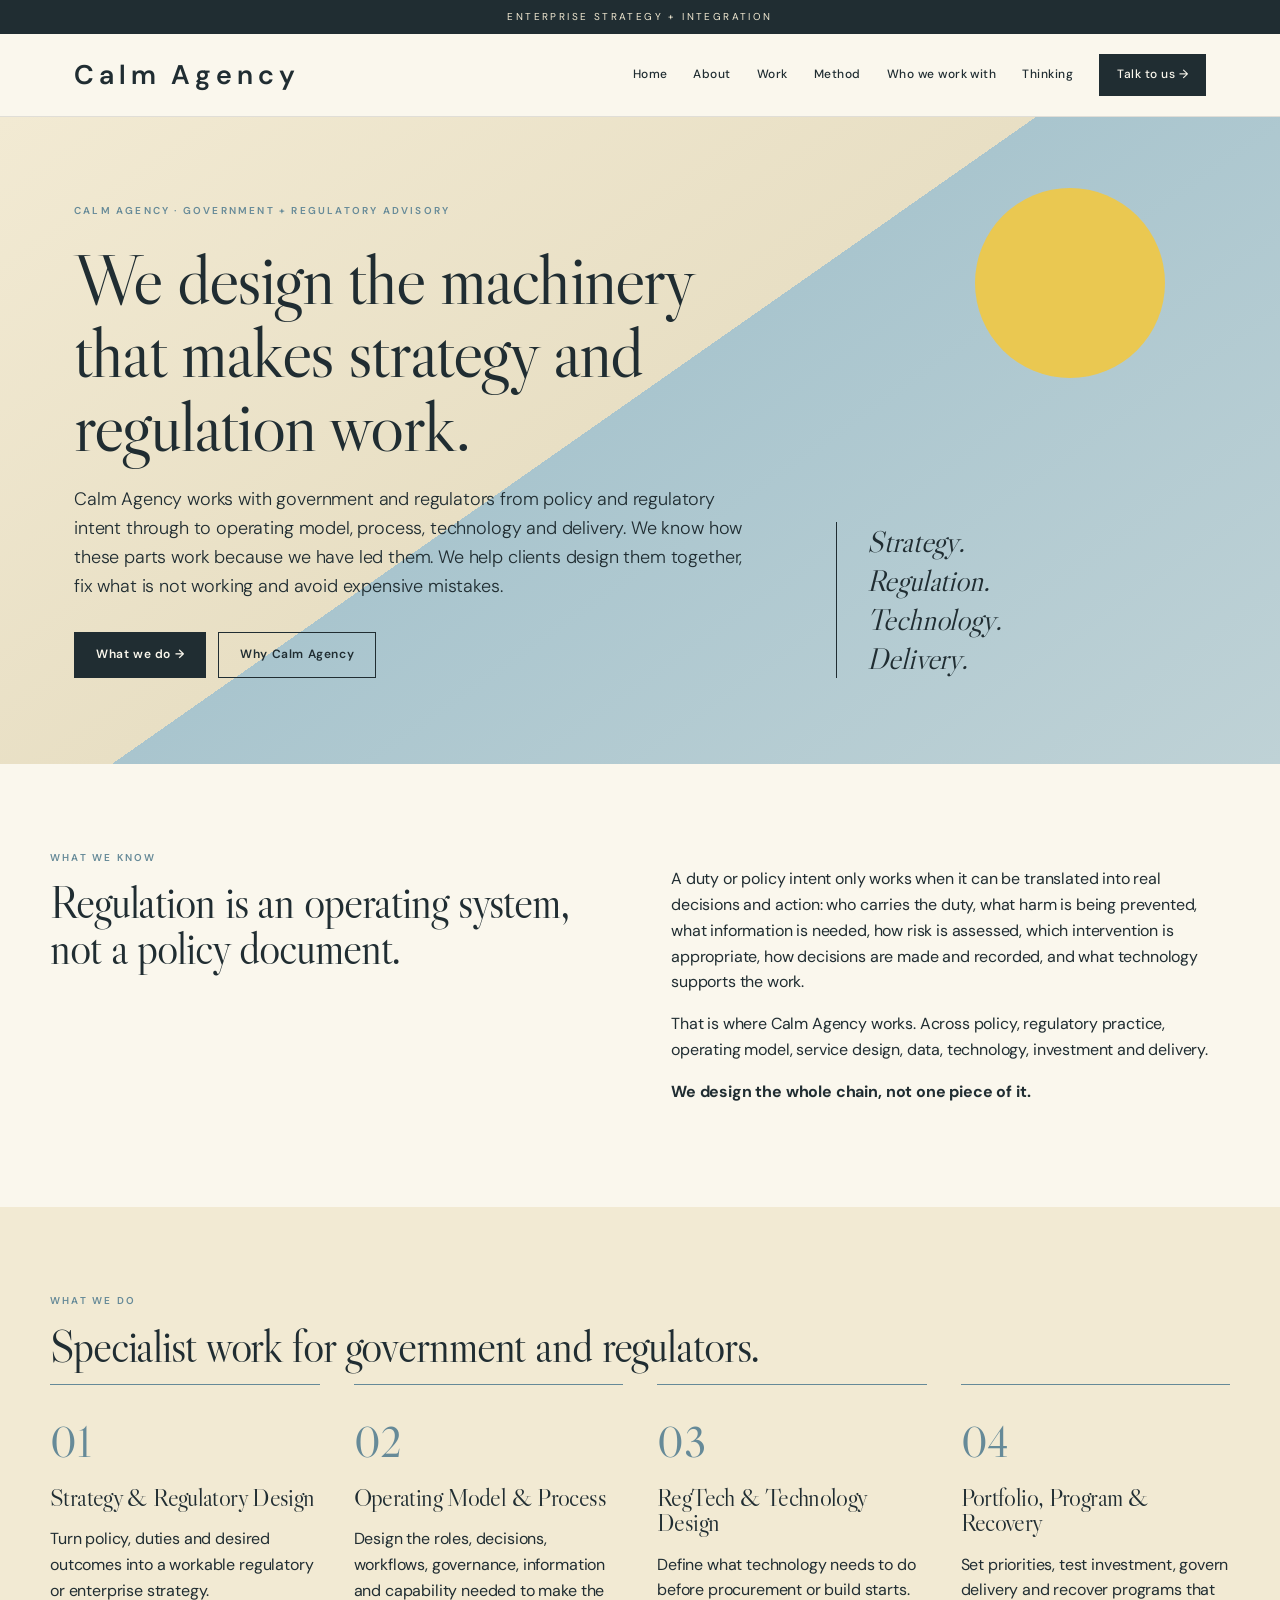
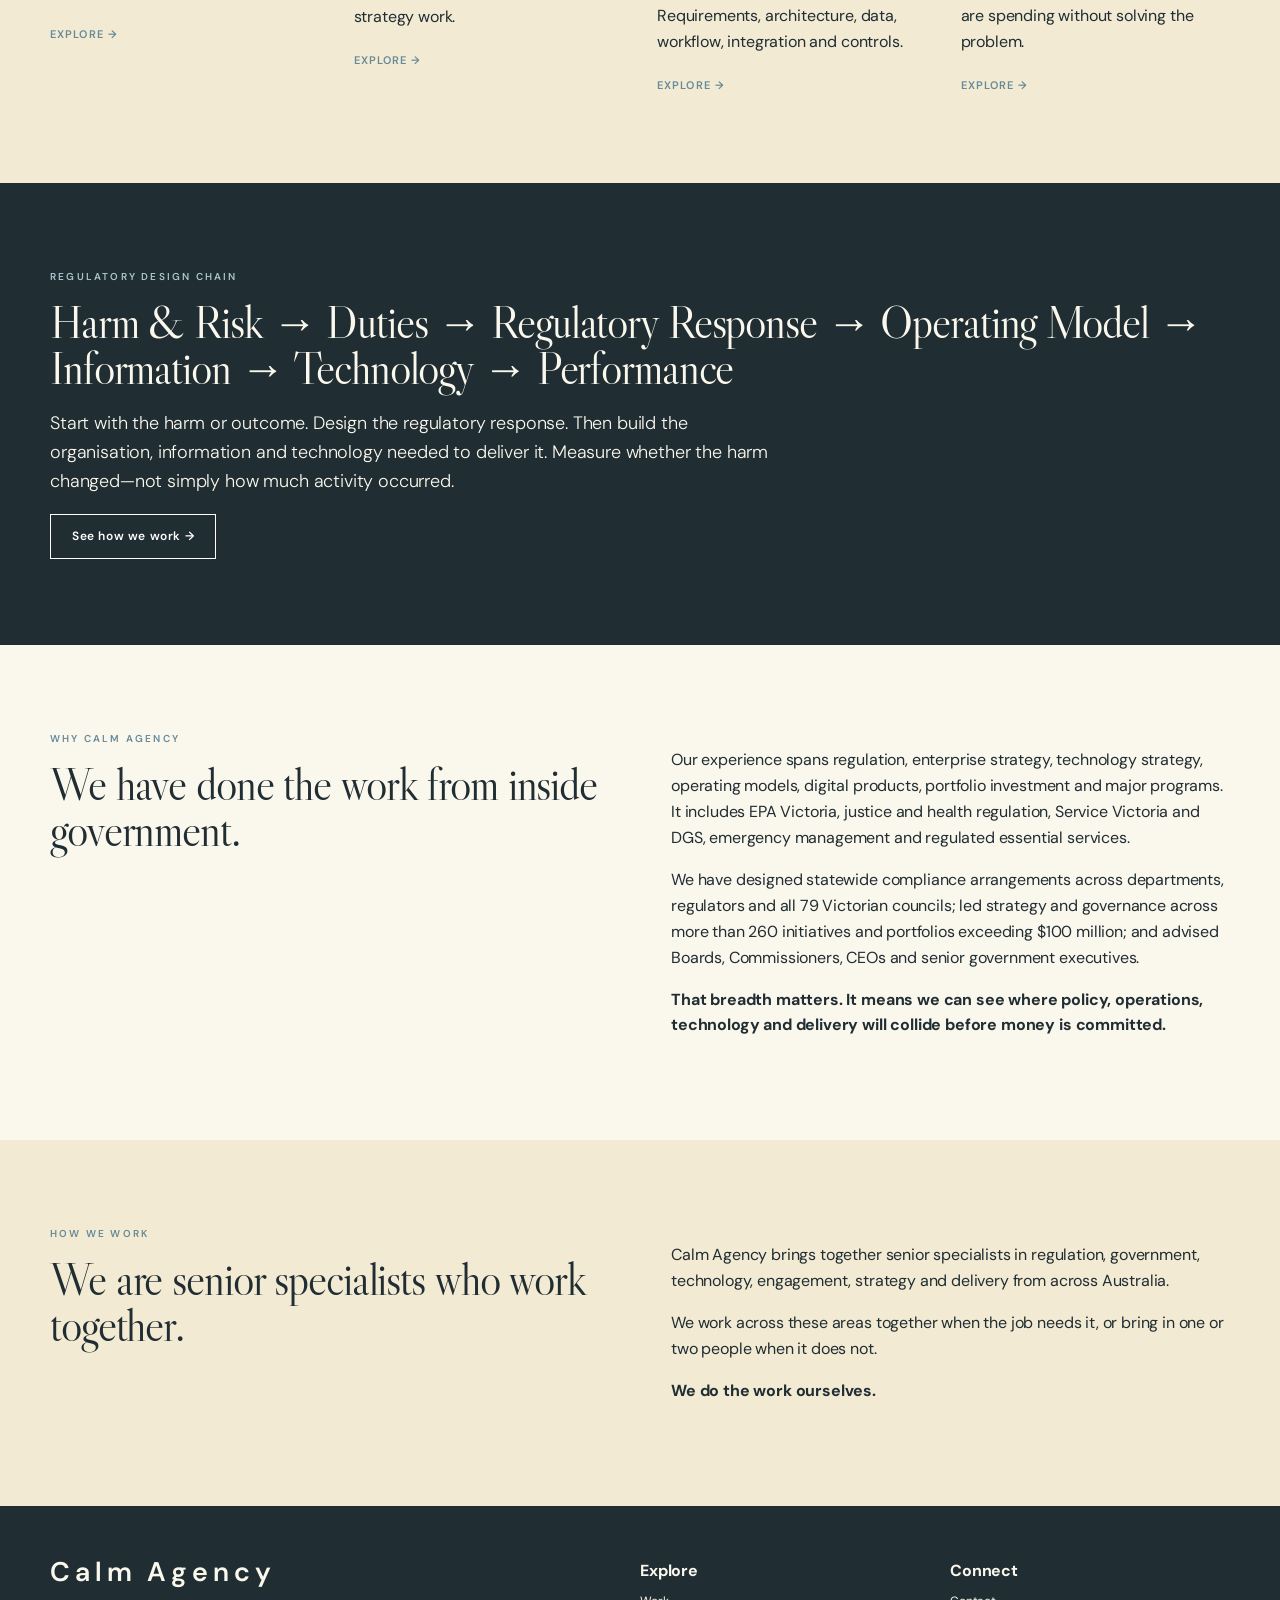
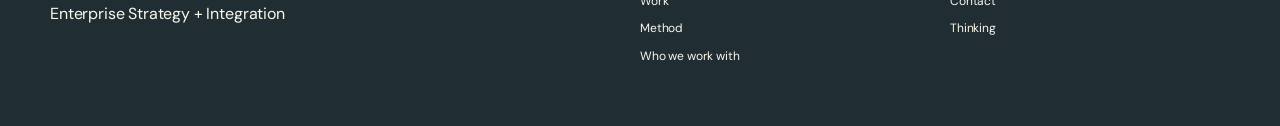
==== commit 5f838b3e: "Rebrand index.html for Calm Agency" ====
--- a/index.html
+++ b/index.html
@@ -1 +1 @@
-<!doctype html><html lang="en"><head><meta charset="utf-8"><meta name="viewport" content="width=device-width,initial-scale=1"><title>TAOTI | Strategy, Regulation + Technology</title><meta name="description" content="TAOTI helps government and regulators design strategy, regulation, operating models, technology and delivery that work together."><link rel="icon" type="image/svg+xml" href="favicon.svg"><link rel="stylesheet" href="styles.css"></head><body><div class="top">STRATEGY + REGULATION + TECHNOLOGY</div><header class="nav"><div class="navin"><a class="brand" href="index.html">TAOTI</a><button class="mobile" aria-label="Toggle navigation" aria-expanded="false" aria-controls="site-nav">Menu</button><nav id="site-nav"><a href="index.html">Home</a><a href="about.html">About</a><a href="services.html">Work</a><a href="approach.html">Method</a><a href="sectors.html">Who we work with</a><a href="insights.html">Thinking</a><a class="cta" href="contact.html">Talk to us →</a></nav></div></header><main><section class="hero"><div class="wrap"><div><div class="eyebrow">TAOTI · Government + Regulatory Advisory</div><h1>We design the machinery that makes strategy and regulation work.</h1><p class="lead">TAOTI works with government and regulators from policy and regulatory intent through to operating model, process, technology and delivery. We know how these parts work because we have led them. We help clients design them together, fix what is not working and avoid expensive mistakes.</p><div class="buttons"><a class="button primary" href="services.html">What we do →</a><a class="button" href="about.html">Why TAOTI</a></div></div><div class="hero-note">Strategy.<br>Regulation.<br>Technology.<br>Delivery.</div></div></section><section class="section"><div class="inner grid2"><div><div class="eyebrow">What we know</div><h2>Regulation is an operating system, not a policy document.</h2></div><div><p>A duty or policy intent only works when it can be translated into real decisions and action: who carries the duty, what harm is being prevented, what information is needed, how risk is assessed, which intervention is appropriate, how decisions are made and recorded, and what technology supports the work.</p><p>That is where TAOTI works. Across policy, regulatory practice, operating model, service design, data, technology, investment and delivery.</p><p><b>We design the whole chain, not one piece of it.</b></p></div></div></section><section class="section alt"><div class="inner"><div class="eyebrow">What we do</div><h2>Specialist work for government and regulators.</h2><div class="grid4"><article class="card"><div class="num">01</div><h3>Strategy & Regulatory Design</h3><p>Turn policy, duties and desired outcomes into a workable regulatory or enterprise strategy.</p><a href="services.html#strategy">Explore →</a></article><article class="card"><div class="num">02</div><h3>Operating Model & Process</h3><p>Design the roles, decisions, workflows, governance, information and capability needed to make the strategy work.</p><a href="services.html#operating-model">Explore →</a></article><article class="card"><div class="num">03</div><h3>RegTech & Technology Design</h3><p>Define what technology needs to do before procurement or build starts. Requirements, architecture, data, workflow, integration and controls.</p><a href="services.html#technology">Explore →</a></article><article class="card"><div class="num">04</div><h3>Portfolio, Program & Recovery</h3><p>Set priorities, test investment, govern delivery and recover programs that are spending without solving the problem.</p><a href="services.html#delivery">Explore →</a></article></div></div></section><section class="section dark"><div class="inner"><div class="eyebrow" style="color:#a9c5ce">Regulatory design chain</div><h2>Harm & Risk → Duties → Regulatory Response → Operating Model → Information → Technology → Performance</h2><p class="lead">Start with the harm or outcome. Design the regulatory response. Then build the organisation, information and technology needed to deliver it. Measure whether the harm changed—not simply how much activity occurred.</p><a class="button" style="color:white;border-color:white" href="approach.html">See how we work →</a></div></section><section class="section"><div class="inner grid2"><div><div class="eyebrow">Why TAOTI</div><h2>We have done the work from inside government.</h2></div><div><p>Our experience spans regulation, enterprise strategy, technology strategy, operating models, digital products, portfolio investment and major programs. It includes EPA Victoria, justice and health regulation, Service Victoria and DGS, emergency management and regulated essential services.</p><p>We have designed statewide compliance arrangements across departments, regulators and all 79 Victorian councils; led strategy and governance across more than 260 initiatives and portfolios exceeding $100 million; and advised Boards, Commissioners, CEOs and senior government executives.</p><p><b>That breadth matters. It means we can see where policy, operations, technology and delivery will collide before money is committed.</b></p></div></div></section><section class="section alt"><div class="inner grid2"><div><div class="eyebrow">How we work</div><h2>We are senior specialists who work together.</h2></div><div><p>TAOTI brings together senior specialists in regulation, government, technology, engagement, strategy and delivery from across Australia.</p><p>We work across these areas together when the job needs it, or bring in one or two people when it does not.</p><p><b>We do the work ourselves.</b></p></div></div></section></main><footer class="footer"><div class="footerin"><div><div class="brand">TAOTI</div><p>Strategy + Regulation + Technology</p></div><div><b>Explore</b><a href="services.html">Work</a><a href="approach.html">Method</a><a href="sectors.html">Who we work with</a></div><div><b>Connect</b><a href="contact.html">Contact</a><a href="insights.html">Thinking</a></div></div></footer><script src="script.js"></script></body></html>+<!doctype html><html lang="en"><head><meta charset="utf-8"><meta name="viewport" content="width=device-width,initial-scale=1"><title>Calm Agency | Strategy, Regulation + Technology</title><meta name="description" content="Calm Agency helps government and regulators design strategy, regulation, operating models, technology and delivery that work together."><link rel="icon" type="image/svg+xml" href="favicon.svg"><link rel="stylesheet" href="styles.css"></head><body><div class="top">ENTERPRISE STRATEGY + INTEGRATION</div><header class="nav"><div class="navin"><a class="brand" href="index.html">Calm Agency</a><button class="mobile" aria-label="Toggle navigation" aria-expanded="false" aria-controls="site-nav">Menu</button><nav id="site-nav"><a href="index.html">Home</a><a href="about.html">About</a><a href="services.html">Work</a><a href="approach.html">Method</a><a href="sectors.html">Who we work with</a><a href="insights.html">Thinking</a><a class="cta" href="contact.html">Talk to us →</a></nav></div></header><main><section class="hero"><div class="wrap"><div><div class="eyebrow">Calm Agency · Government + Regulatory Advisory</div><h1>We design the machinery that makes strategy and regulation work.</h1><p class="lead">Calm Agency works with government and regulators from policy and regulatory intent through to operating model, process, technology and delivery. We know how these parts work because we have led them. We help clients design them together, fix what is not working and avoid expensive mistakes.</p><div class="buttons"><a class="button primary" href="services.html">What we do →</a><a class="button" href="about.html">Why Calm Agency</a></div></div><div class="hero-note">Strategy.<br>Regulation.<br>Technology.<br>Delivery.</div></div></section><section class="section"><div class="inner grid2"><div><div class="eyebrow">What we know</div><h2>Regulation is an operating system, not a policy document.</h2></div><div><p>A duty or policy intent only works when it can be translated into real decisions and action: who carries the duty, what harm is being prevented, what information is needed, how risk is assessed, which intervention is appropriate, how decisions are made and recorded, and what technology supports the work.</p><p>That is where Calm Agency works. Across policy, regulatory practice, operating model, service design, data, technology, investment and delivery.</p><p><b>We design the whole chain, not one piece of it.</b></p></div></div></section><section class="section alt"><div class="inner"><div class="eyebrow">What we do</div><h2>Specialist work for government and regulators.</h2><div class="grid4"><article class="card"><div class="num">01</div><h3>Strategy & Regulatory Design</h3><p>Turn policy, duties and desired outcomes into a workable regulatory or enterprise strategy.</p><a href="services.html#strategy">Explore →</a></article><article class="card"><div class="num">02</div><h3>Operating Model & Process</h3><p>Design the roles, decisions, workflows, governance, information and capability needed to make the strategy work.</p><a href="services.html#operating-model">Explore →</a></article><article class="card"><div class="num">03</div><h3>RegTech & Technology Design</h3><p>Define what technology needs to do before procurement or build starts. Requirements, architecture, data, workflow, integration and controls.</p><a href="services.html#technology">Explore →</a></article><article class="card"><div class="num">04</div><h3>Portfolio, Program & Recovery</h3><p>Set priorities, test investment, govern delivery and recover programs that are spending without solving the problem.</p><a href="services.html#delivery">Explore →</a></article></div></div></section><section class="section dark"><div class="inner"><div class="eyebrow" style="color:#a9c5ce">Regulatory design chain</div><h2>Harm & Risk → Duties → Regulatory Response → Operating Model → Information → Technology → Performance</h2><p class="lead">Start with the harm or outcome. Design the regulatory response. Then build the organisation, information and technology needed to deliver it. Measure whether the harm changed—not simply how much activity occurred.</p><a class="button" style="color:white;border-color:white" href="approach.html">See how we work →</a></div></section><section class="section"><div class="inner grid2"><div><div class="eyebrow">Why Calm Agency</div><h2>We have done the work from inside government.</h2></div><div><p>Our experience spans regulation, enterprise strategy, technology strategy, operating models, digital products, portfolio investment and major programs. It includes EPA Victoria, justice and health regulation, Service Victoria and DGS, emergency management and regulated essential services.</p><p>We have designed statewide compliance arrangements across departments, regulators and all 79 Victorian councils; led strategy and governance across more than 260 initiatives and portfolios exceeding $100 million; and advised Boards, Commissioners, CEOs and senior government executives.</p><p><b>That breadth matters. It means we can see where policy, operations, technology and delivery will collide before money is committed.</b></p></div></div></section><section class="section alt"><div class="inner grid2"><div><div class="eyebrow">How we work</div><h2>We are senior specialists who work together.</h2></div><div><p>Calm Agency brings together senior specialists in regulation, government, technology, engagement, strategy and delivery from across Australia.</p><p>We work across these areas together when the job needs it, or bring in one or two people when it does not.</p><p><b>We do the work ourselves.</b></p></div></div></section></main><footer class="footer"><div class="footerin"><div><div class="brand">Calm Agency</div><p>Enterprise Strategy + Integration</p></div><div><b>Explore</b><a href="services.html">Work</a><a href="approach.html">Method</a><a href="sectors.html">Who we work with</a></div><div><b>Connect</b><a href="contact.html">Contact</a><a href="insights.html">Thinking</a></div></div></footer><script src="script.js"></script></body></html>
